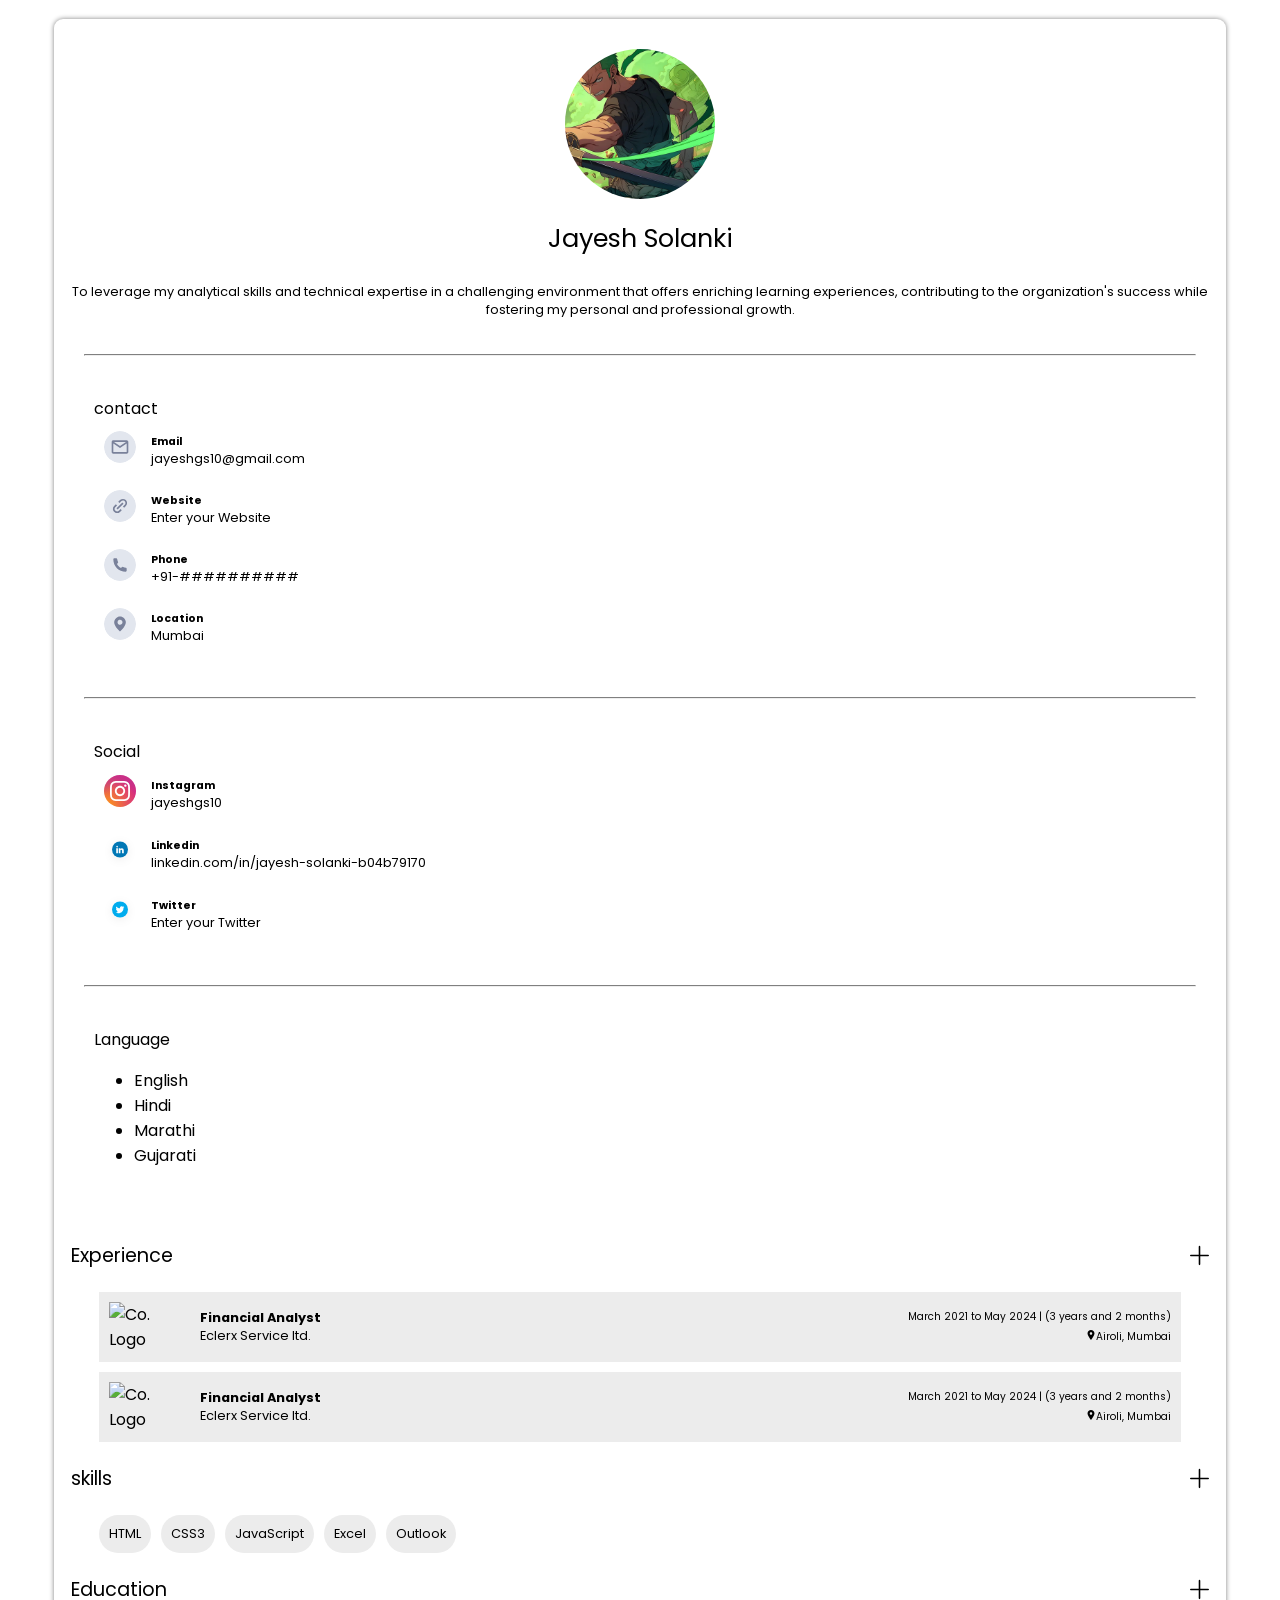
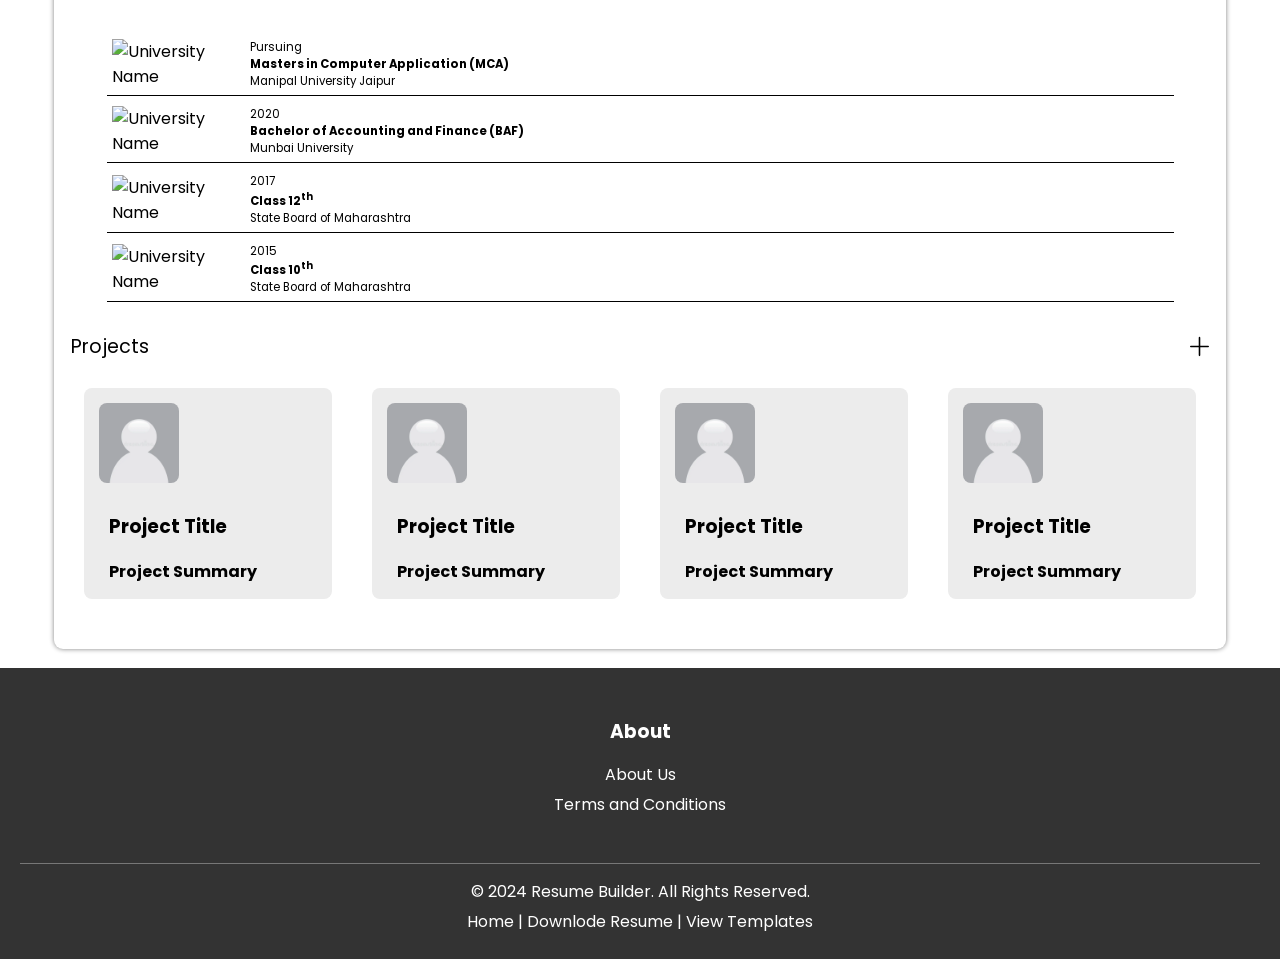
==== Index.html @ 93cf9ab9 "new verson" ====
<!DOCTYPE html>
<html lang="en">

<head>
    <link rel="stylesheet" href="style.css">
    <link rel="stylesheet" href="Project.css">
    <script src="script.js"></script>
    <script src="experience form.js"></script>
    <meta charset="UTF-8">
    <meta name="viewport" content="width=device-width, initial-scale=1.0">
    <title>Pro Resume</title>
    <link rel="icon" href="Icons/JS-logo.svg">
    <script type="module" src="https://unpkg.com/ionicons@7.1.0/dist/ionicons/ionicons.esm.js"></script>
    <script nomodule src="https://unpkg.com/ionicons@7.1.0/dist/ionicons/ionicons.js"></script>
    <link
        href="https://fonts.googleapis.com/css2?family=Dancing+Script:wght@400..700&family=Poppins:ital,wght@0,100;0,200;0,300;0,400;0,500;0,600;0,700;0,800;0,900;1,100;1,200;1,300;1,400;1,500;1,600;1,700;1,800;1,900&family=Roboto:ital,wght@0,100;0,300;0,400;0,500;0,700;0,900;1,100;1,300;1,400;1,500;1,700;1,900&display=swap"
        rel="stylesheet">
</head>

<body>
    <div id="resume">
        <section id="aside"> <!--contain details in left sid -->
            <div id="photo">
                <img src="Icons/zoro.jpg" alt="Profile photo">
            </div>

            <div id="info"> <!--Bio of the user -->
                <span id="name">Jayesh Solanki</span>
                <br>
                <span id="bio">To leverage my analytical skills and technical expertise in a challenging environment
                    that offers enriching learning experiences, contributing to the organization's success while
                    fostering my personal and professional growth.</span>
                <br>
            </div>

            <hr class="styled-hr"> <!--Horizontal line-->
            <!--this container displays the personal information of the user-->
            <div class="contact" id="contact">
                <p>contact</p>
                <div class="box">
                    <a href="mailto:jayeshgs10@gmail.com" target="_blank">
                        <div class="icon"><img src="Icons/Email.svg" alt=""></div>
                        <div class="text">
                            <h5>Email</h5>
                            <span>jayeshgs10@gmail.com</span>
                        </div>
                    </a>
                </div>

                <div class="box">
                    <a href="" target="_blank">
                        <div class="icon"><img src="Icons/Website.svg" alt=""></div>
                        <div class="text">
                            <h5>Website</h5>
                            <span>Enter your Website</span>
                        </div>
                    </a>
                </div>

                <div class="box">
                    <a href="" target="_blank">
                        <div class="icon"><img src="Icons/Phone.svg" alt=""></div>
                        <div class="text">
                            <h5>Phone</h5>
                            <span>+91-##########</span>
                        </div>
                    </a>
                </div>

                <div class="box">
                    <a href="https://maps.app.goo.gl/ErTDEgCaE5A1oGDH7" target="_blank">
                        <div class="icon"><img src="Icons/Location.svg" alt=""></div>
                        <div class="text">
                            <h5>Location</h5>
                            <span>Mumbai</span>
                        </div>
                    </a>
                </div>
            </div>

            <hr class="styled-hr"> <!--Horizontal line-->

            <div class="contact" id="social">
                <p>Social</p>
                <div class="box">
                    <a href="https://www.instagram.com/jayeshgs10/" target="_blank">
                        <div class="icon"><img src="Icons/Instagram.svg" alt=""></div>
                        <div class="text">
                            <h5>Instagram</h5>
                            <span>jayeshgs10</span>
                        </div>
                    </a>
                </div>

                <div class="box">
                    <a href="https://www.linkedin.com/in/jayesh-solanki-b04b79170/" target="_blank">
                        <div class="icon"><img src="Icons/Linkedin.svg" alt=""></div>
                        <div class="text">
                            <h5>Linkedin</h5>
                            <span>linkedin.com/in/jayesh-solanki-b04b79170</span>
                        </div>
                    </a>
                </div>

                <div class="box">
                    <a href="" target="_blank">
                        <div class="icon"><img src="Icons/Twitter.svg" alt=""></div>
                        <div class="text">
                            <h5>Twitter</h5>
                            <span>Enter your Twitter</span>
                        </div>
                    </a>
                </div>
            </div>

            <hr class="styled-hr"> <!--Horizontal line-->

            <div class="contact" id="language">
                <p>Language</p>
                <ul>
                    <li>English</li>
                    <li>Hindi</li>
                    <li>Marathi</li>
                    <li>Gujarati</li>
                </ul>
            </div>
        </section>

        <div id="styled-hr"></div>

        <section id="main">

            <div class="pointers">Experience <img src="Icons/add.svg" alt="" class="add" id="add-experience"></div>

            <div class="container1">
                <div class="company" onclick="show(this)">
                    <div class="employer">
                        <div class="icon">
                            <img src="https://media.licdn.com/dms/image/D560BAQFgKlmgJodbhA/company-logo_200_200/0/1720615030425/eclerx_logo?e=2147483647&v=beta&t=pRXqje7H48YxQ89uslfLRoD23NSsiCrm_FEwbiLb_QQ"
                                alt="Co. Logo">
                        </div>
                        <div class="emp-details">
                            <div class="text1">
                                <span class="desination"><b>Financial Analyst</b></span>
                                <span class="company-name"><a href="https://eclerx.com/" target="_blank">Eclerx Service
                                        ltd.</a></span>
                            </div>
                            <div class="text2">
                                <span class="Duration">March 2021 to May 2024 | (3 years and 2 months)</span>
                                <span class="location"><img src="Icons/location-2.svg" alt="">Airoli, Mumbai</span>
                            </div>
                        </div>
                    </div>
                    <div class="job_discription">
                        <h4>Job role summary</h4>
                        <p><b>Financial Market (Reconciliation -OTC Derivative) Trade,
                                Position Reconciliation and Risk
                                Mitigation, Process Enhancement</b></p>
                        <br>
                        <p>
                            Performing Trade and position reconciliation, this involves comparing trade and position
                            details
                            recorded in the front office system with those in the middle and back office systems.
                            Ensuring
                            that the trade details are consistent across all systems.</li>
                            Execute reconciliation processes to validate trade data, identifying and rectifying
                            discrepancies
                            to uphold data integrity and minimize operational risks.
                            Continuously evaluate and enhance confirmation and reconciliation procedures,
                            contributing to
                            the development and implementation of streamlined workflows.
                        </p>
                        <br>
                        <img src="Icons/trash.svg" alt="" id="trash">
                        <img src="Icons/edit.svg" alt="" id="trash" style="position: absolute; right: 0;">
                    </div>
                </div>
                <div class="company" onclick="show(this)">
                    <div class="employer">
                        <div class="icon">
                            <img src="https://media.licdn.com/dms/image/D560BAQFgKlmgJodbhA/company-logo_200_200/0/1720615030425/eclerx_logo?e=2147483647&v=beta&t=pRXqje7H48YxQ89uslfLRoD23NSsiCrm_FEwbiLb_QQ"
                                alt="Co. Logo">
                        </div>
                        <div class="emp-details">
                            <div class="text1">
                                <span class="desination"><b>Financial Analyst</b></span>
                                <span class="company-name"><a href="https://eclerx.com/" target="_blank">Eclerx Service
                                        ltd.</a></span>
                            </div>
                            <div class="text2">
                                <span class="Duration">March 2021 to May 2024 | (3 years and 2 months)</span>
                                <span class="location"><img src="Icons/location-2.svg" alt="">Airoli, Mumbai</span>
                            </div>
                        </div>
                    </div>
                    <div class="job_discription">
                        <h4>Job role summary</h4>
                        <p><b>Financial Market (Reconciliation -OTC Derivative) Trade,
                                Position Reconciliation and Risk
                                Mitigation, Process Enhancement</b></p>
                        <br>
                        <p>
                            Performing Trade and position reconciliation, this involves comparing trade and position
                            details
                            recorded in the front office system with those in the middle and back office systems.
                            Ensuring
                            that the trade details are consistent across all systems.</li>
                            Execute reconciliation processes to validate trade data, identifying and rectifying
                            discrepancies
                            to uphold data integrity and minimize operational risks.
                            Continuously evaluate and enhance confirmation and reconciliation procedures,
                            contributing to
                            the development and implementation of streamlined workflows.
                        </p>
                        <br>
                        <img src="Icons/trash.svg" alt="" id="trash">
                        <img src="Icons/edit.svg" alt="" id="trash" style="position: absolute; right: 0;">
                    </div>
                </div>
            </div>
            <div class="pointers">skills <img src="Icons/add.svg" alt="" class="add" id="add-skills"></div>

            <div class="container2">
                <div class="skills">
                    <span>HTML</span>
                </div>

                <div class="skills">
                    <span>CSS3</span>
                </div>
                <div class="skills">
                    <span>JavaScript</span>
                </div>

                <div class="skills">
                    <span>Excel</span>
                </div>

                <div class="skills">
                    <span>Outlook</span>
                </div>
            </div>

            <div class="pointers">Education <img src="Icons/add.svg" alt="" class="add" id="add-education"></div>

            <div class="container3">
                <div class="education">
                    <img src="https://universitykart.b-cdn.net//Content/upload/admin/uhjjm31d.wuj.png"
                        alt="University Name">
                    <div>
                        <span>Pursuing</span>
                        <span><b>Masters in Computer Application (MCA)</b></span>
                        <a href="https://jaipur.manipal.edu/fos/master-of-computer-application.php"
                            target="_blank">Manipal University Jaipur</a>
                    </div>
                </div>

                <div class="education">
                    <img src="https://encrypted-tbn0.gstatic.com/images?q=tbn:ANd9GcSyj5FDYTz2zIysK4cs-yNIwAnIofkJ--cOHg&s"
                        alt="University Name">
                    <div>
                        <span>2020</span>
                        <span><b>Bachelor of Accounting and Finance (BAF)</b></span>
                        <a href="https://old.mu.ac.in/b-com-accounting-and-finance-semester-pattern-study-material/"
                            target="_blank">Munbai University</a>
                    </div>
                </div>

                <div class="education">
                    <img src="https://encrypted-tbn0.gstatic.com/images?q=tbn:ANd9GcRWA8v2NkR94Sac5wqwcLhjo6mTIDhRcGDYRQ&s"
                        alt="University Name">
                    <div>
                        <span>2017</span>
                        <span><b>Class 12<sup>th</sup></b></span>
                        <a href="https://old.mu.ac.in/b-com-accounting-and-finance-semester-pattern-study-material/"
                            target="_blank">State Board of Maharashtra</a>
                    </div>
                </div>

                <div class="education">
                    <img src="https://encrypted-tbn0.gstatic.com/images?q=tbn:ANd9GcRWA8v2NkR94Sac5wqwcLhjo6mTIDhRcGDYRQ&s"
                        alt="University Name">
                    <div>
                        <span>2015</span>
                        <span><b>Class 10<sup>th</sup></b></span>
                        <a href="https://old.mu.ac.in/b-com-accounting-and-finance-semester-pattern-study-material/"
                            target="_blank">State Board of Maharashtra</a>
                    </div>
                </div>
            </div>

            <div class="container5">
                <div class="pointers">Projects<img src="Icons/add.svg" alt="" class="add" id="add-projects"></div>
                <section>
                    <div class="project" id="proj1">
                        <img src="Icons/place holder.webp" alt="">
                        <div class="project-info" id="proj1-details">
                            <h3><a href="#">Project Title</a></h3>
                            <p class="show-summery">Project Summary</p>
                            <p class="proj-summery">
                                Lorem ipsum dolor sit amet consectetur adipisicing elit. Corrupti voluptas aut
                                repellendus
                                architecto
                                assumenda vel porro placeat numquam odit adipisci quisquam consequuntur perferendis
                                tempora
                                esse, eos
                                laboriosam rerum voluptatem illum. Eligendi nisi officia consequuntur commodi maiores
                                pariatur, voluptas
                                ex quidem ut delectus voluptatum et deserunt eius provident, tempore nesciunt fugiat.
                            </p>
                        </div>
                    </div>
                    <div class="project" id="proj1">
                        <img src="Icons/place holder.webp" alt="">
                        <div class="project-info" id="proj1-details">
                            <h3><a href="#">Project Title</a></h3>
                            <p class="show-summery">Project Summary</p>
                            <p class="proj-summery">
                                Lorem ipsum dolor sit amet consectetur adipisicing elit. Corrupti voluptas aut
                                repellendus
                                architecto
                                assumenda vel porro placeat numquam odit adipisci quisquam consequuntur perferendis
                                tempora
                                esse, eos
                                laboriosam rerum voluptatem illum. Eligendi nisi officia consequuntur commodi maiores
                                pariatur, voluptas
                                ex quidem ut delectus voluptatum et deserunt eius provident, tempore nesciunt fugiat.
                            </p>
                        </div>
                    </div>
                    <div class="project" id="proj1">
                        <img src="Icons/place holder.webp" alt="">
                        <div class="project-info" id="proj1-details">
                            <h3><a href="#">Project Title</a></h3>
                            <p class="show-summery">Project Summary</p>
                            <p class="proj-summery">
                                Lorem ipsum dolor sit amet consectetur adipisicing elit. Corrupti voluptas aut
                                repellendus
                                architecto
                                assumenda vel porro placeat numquam odit adipisci quisquam consequuntur perferendis
                                tempora
                                esse, eos
                                laboriosam rerum voluptatem illum. Eligendi nisi officia consequuntur commodi maiores
                                pariatur, voluptas
                                ex quidem ut delectus voluptatum et deserunt eius provident, tempore nesciunt fugiat.
                            </p>
                        </div>
                    </div>
                    <div class="project" id="proj1">
                        <img src="Icons/place holder.webp" alt="">
                        <div class="project-info" id="proj1-details">
                            <h3><a href="#">Project Title</a></h3>
                            <p class="show-summery">Project Summary</p>
                            <p class="proj-summery">
                                Lorem ipsum dolor sit amet consectetur adipisicing elit. Corrupti voluptas aut
                                repellendus
                                architecto
                                assumenda vel porro placeat numquam odit adipisci quisquam consequuntur perferendis
                                tempora
                                esse, eos
                                laboriosam rerum voluptatem illum. Eligendi nisi officia consequuntur commodi maiores
                                pariatur, voluptas
                                ex quidem ut delectus voluptatum et deserunt eius provident, tempore nesciunt fugiat.
                            </p>
                        </div>
                    </div>
                </section>
            </div>
    </div>
    </section>
    </div>
    </div>

    <footer>
        <div class="footer-container">
            <div class="footer-section">
                <h3>About</h3>
                <ul>
                    <li><a href="#">About Us</a></li>
                    <li><a href="#">Terms and Conditions</a></li>
                </ul>
            </div>
        </div>
        <div class="footer-bottom">
            <p>© 2024 Resume Builder. All Rights Reserved.</p>
            <p><a href="#">Home</a> | <a href="#">Downlode Resume</a> | <a href="#">View Templates</a></p>
        </div>
    </footer>



    <!--****************the below are the forms for the web site****************-->


    <!-- EXPERIENCE FORM -->
    <div id="experience-form">
        <form id="work-experience">
            <h3>Add New Experience</h3>

            <label for="jobTitle">Job Title<sup>*</sup></label>
            <input type="text" name="jobTitle" id="jobTitle" required>
            <br>

            <label for="companyName">Company Name<sup>*</sup></label>
            <input type="text" name="companyName" id="companyName" required>
            <br>
            <input type="url" name="companyURL" id="companyURL" placeholder="Company web page link (Optional)">
            <br>

            <label for="location">Location<sup>*</sup></label>
            <input type="text" name="location" id="location" placeholder="City, State, Country" required>
            <br>

            <label for="startDate">Start Date<sup>*</sup></label>
            <input type="month" name="startDate" id="startDate" required>
            <br>

            <label for="endDate">End Date<sup>*</sup></label>
            <input type="month" name="endDate" id="endDate" required>
            <span>
                <input type="checkbox" name="present" id="present" style="height: auto;">
                <label for="present">I am currently working here</label>
            </span>
            <br>

            <label for="jobDiscription">Job Description/Responsibilities<sup>*</sup></label>
            <textarea name="jobDiscription" id="jobDiscription" rows="5"></textarea>
            <br>

            <label for="keySkills">Key Skills</label>
            <textarea name="keySkills" id="keySkills" placeholder="Separate each skill with commas"></textarea>
            <br>

            <label for="achievements">Achievements/Accomplishments (Optional)</label>
            <textarea name="achievements" id="achievements"></textarea>
            <br>

            <label for="reasonForLeaving">Reason for Leaving (optional)</label>
            <textarea name="reasonForLeaving" id="reasonForLeaving"></textarea>
            <br>

            <button type="submit">Add Experience</button>
        </form>
    </div>
    <!-- SKILLS -->
    <div id="skill-from">

    </div>

    <!-- Projects -->
    <div id="projects-from">

    </div>
</body>

</html>
---- style.css ----
body {
    width: 100%;
    height: 100%;
    font-family: "Poppins", sans-serif;
    margin: 0;
    padding: 0;
    overflow: hidden;
}

/* Aside section */
#resume {
    display: flex;
    flex-direction: column; /* default for smaller screens */
    max-width: 90%;
    margin: 1.5% auto;
    background-color: white;
    border-radius: 9px;
    box-shadow: 0 0 5px gray;
    padding: 10px;
}

.add {
    width: 1.7%;
}

#aside {
    width: 100%; /* full width on small screens */
    display: flex;
    flex-direction: column;
}

p {
    padding: 0%;
    margin: 0%;
}

/* No need for additional styling here, it's already covered in media query */

/* Profile photo section */
#photo {
    display: flex;
    justify-content: center;
    align-items: center;
    margin: 20px 0;
}

#photo img {
    width: 150px;
    height: 150px;
    border-radius: 50%;
    object-fit: cover;
}

/* Bio section */
#info {
    text-align: center;
    display: flex;
    flex-direction: column;
}

#name {
    font-size: 2vw;
    margin: 0%;
    padding: 0%;
}

#bio {
    font-size: 1vw;
    margin: 0%;
    padding: 0%;
}

/* Horizontal line */
hr.styled-hr {
    border-top: solid gray 1px;
    margin: 10px 20px;
    padding: 0;
}

/* Contact, social, language info */
.contact {
    display: flex;
    flex-direction: column;
    margin-top: 30px;
    margin-bottom: 30px;
    margin-left: 30px;
}

.contact li {
    font-size: 1vm;
}

.box a {
    display: flex;
    align-items: center;
    padding: 0px;
    margin: 10px;
}

.box:hover {
    transform: scale(1.05); /* increased scale for effect */
    cursor: pointer;
    color: darkgray;
}

.box .icon img {
    width: 2.5vw;
    padding: 0%;
    margin: 0%;
}

.box .text {
    font-size: 1vw;
    padding: 0%;
    margin: 0%;
    margin-left: 15px;
}

a {
    text-decoration: none;
    color: black;
}

a:hover {
    text-decoration: none;
    color: rgb(130, 130, 130);
}

.box .text h5 {
    padding: 0%;
    margin: 0%;
}

.box .text p {
    padding: 0%;
    margin: 0%;
}

.edit img {
    max-width: 20px;
}

/* Main content */
#main {
    margin: 20px 0px;
    width: 100%;
}

#main .pointers {
    padding: 7px;
    margin: 0%;
    font-size: 1.5vw;
    display: flex;
    flex-direction: row;
    justify-content: space-between;
}

.container1 {
    display: flex;
    flex-direction: column;
    margin: 10px 30px;
}

.company {
    background-color: #ececec;
    padding: 10px;
    margin: 5px;
}

.employer {
    display: flex;
    flex-direction: row;
    align-items: center;
}

.job_discription {
    position: relative;
    display: none;
    flex-direction: column;
    font-size: 1vw;
}

.company:hover {
    background-color: #c4c1c1;
    cursor: pointer;
}

.icon img {
    width: 3.5vw;
    padding: 0%;
    margin: 0%;
}

.emp-details {
    display: flex;
    width: 100%;
    justify-content: space-between;
}

.company .text1 {
    display: flex;
    flex-direction: column;
    padding: 0%;
    margin-left: 15px;
    font-size: 1vw;
}

.company .text2 {
    display: flex;
    flex-direction: column;
    justify-content: space-between;
    align-items: end;
    font-size: 0.8vw;
}

.text2 img {
    width: 0.8vw;
}

.container2 {
    display: flex;
    flex-direction: row;
    margin: 10px 30px;
    scroll-snap-type: x mandatory;
    overflow-x: hidden;
}

.skills {
    background-color: #ececec;
    border-radius: 50px;
    align-items: center;
    padding: 10px;
    margin: 5px;
    font-size: 1vw;
}

.skills:hover {
    background-color: #c4c1c1;
    cursor: pointer;
}

.container3 {
    display: flex;
    flex-direction: column;
    margin: 10px 30px;
    padding: 10px;
}

.education {
    border-bottom: solid black 1px;
    display: flex;
    flex-direction: row;
    align-items: center;
    margin: 2.5px;
    padding: 5px;
}

.education:hover {
    cursor: pointer;
}

.education img {
    width: 10vw;
}

.education div {
    display: flex;
    flex-direction: column;
    font-size: 0.9vw;
    margin-left: 10px;
}

#trash {
    width: 1.5vw;
}

/* Footer */
footer {
    background-color: #333;
    color: white;
    padding: 20px;
    text-align: center;
}

.footer-container {
    max-width: 1200px;
    margin: auto;
    display: flex;
    flex-wrap: wrap;
    justify-content: space-between;
}

.footer-section {
    flex: 1;
    min-width: 200px;
    margin: 10px 0;
}

.footer-section h3 {
    margin-bottom: 10px;
}

.footer-section ul {
    list-style: none;
    padding: 0;
}

.footer-section ul li {
    margin-bottom: 5px;
}

.footer-section ul li a {
    color: white;
    text-decoration: none;
}

.footer-section ul li a:hover {
    text-decoration: underline;
}

.social-icons a {
    display: inline-block;
    margin: 5px;
}

.social-icons img {
    width: 24px;
}

.footer-bottom {
    margin-top: 20px;
    border-top: 1px solid #777;
    padding-top: 10px;
}

.footer-bottom p {
    margin: 5px 0;
}

.footer-bottom a {
    color: white;
    text-decoration: none;
}

.footer-bottom a:hover {
    text-decoration: underline;
}

/* Registration form */
#experience-form {
    overflow: auto;
    width: 100%;
    height: 100%;
    display: none;
    position: absolute;
    top: 0;
    left: 0;
}

#work-experience {
    display: flex;
    flex-direction: column;
    border-radius: 8px;
    box-shadow: 0 0 8px rgb(109, 109, 109);
    background-color: white;
    width: 50vw;
    margin: auto;
    padding: 10px;
    font-size: 1.2vw;
}

#work-experience input {
    border: solid #ccc 1px;
    border-radius: 4px;
    height: 25px;
}

#work-experience textarea {
    border: solid #ccc 1px;
    border-radius: 4px;
    resize: vertical;
}

#work-experience button {
    padding: 10px 15px;
    background-color: #4CAF50;
    color: white;
    border: none;
    border-radius: 4px;
    cursor: pointer;
}

#work-experience button:hover {
    background-color: #45a049;
}
---- Project.css ----
.container5 section {
    display: flex;
    flex-direction: row;
}

.project {
    display: flex;
    align-items: flex-start;
    flex-direction: column; /* Stacks elements vertically for smaller screens */
    justify-content: space-between;
    padding: 15px;
    width: 100%;
    max-width: 400px; /* Keeps the project container from stretching too much */
    background-color: #ececec;
    margin: 20px;
    border-radius: 8px;
    font-size: 1rem;
    box-sizing: border-box;
    transition: background-color 0.3s ease; /* Smooth background color transition */
}

.project img {
    width: 80px; /* Defined width for image, adjust based on design needs */
    height: 80px;
    border-radius: 10%;
    margin-bottom: 10px;
}

.project-info {
    margin-left: 10px;
}

.show-summery {
    cursor: pointer;
    color: #000;
    font-weight: bold;
}

.project:hover {
    background-color: #c4c1c1;
    cursor: pointer;
}

.proj-summery {
    display: none; /* Hide detailed summary by default */
    margin-top: 10px;
}

.project.active .proj-summery {
    display: block; /* Show detailed summary when active */
}
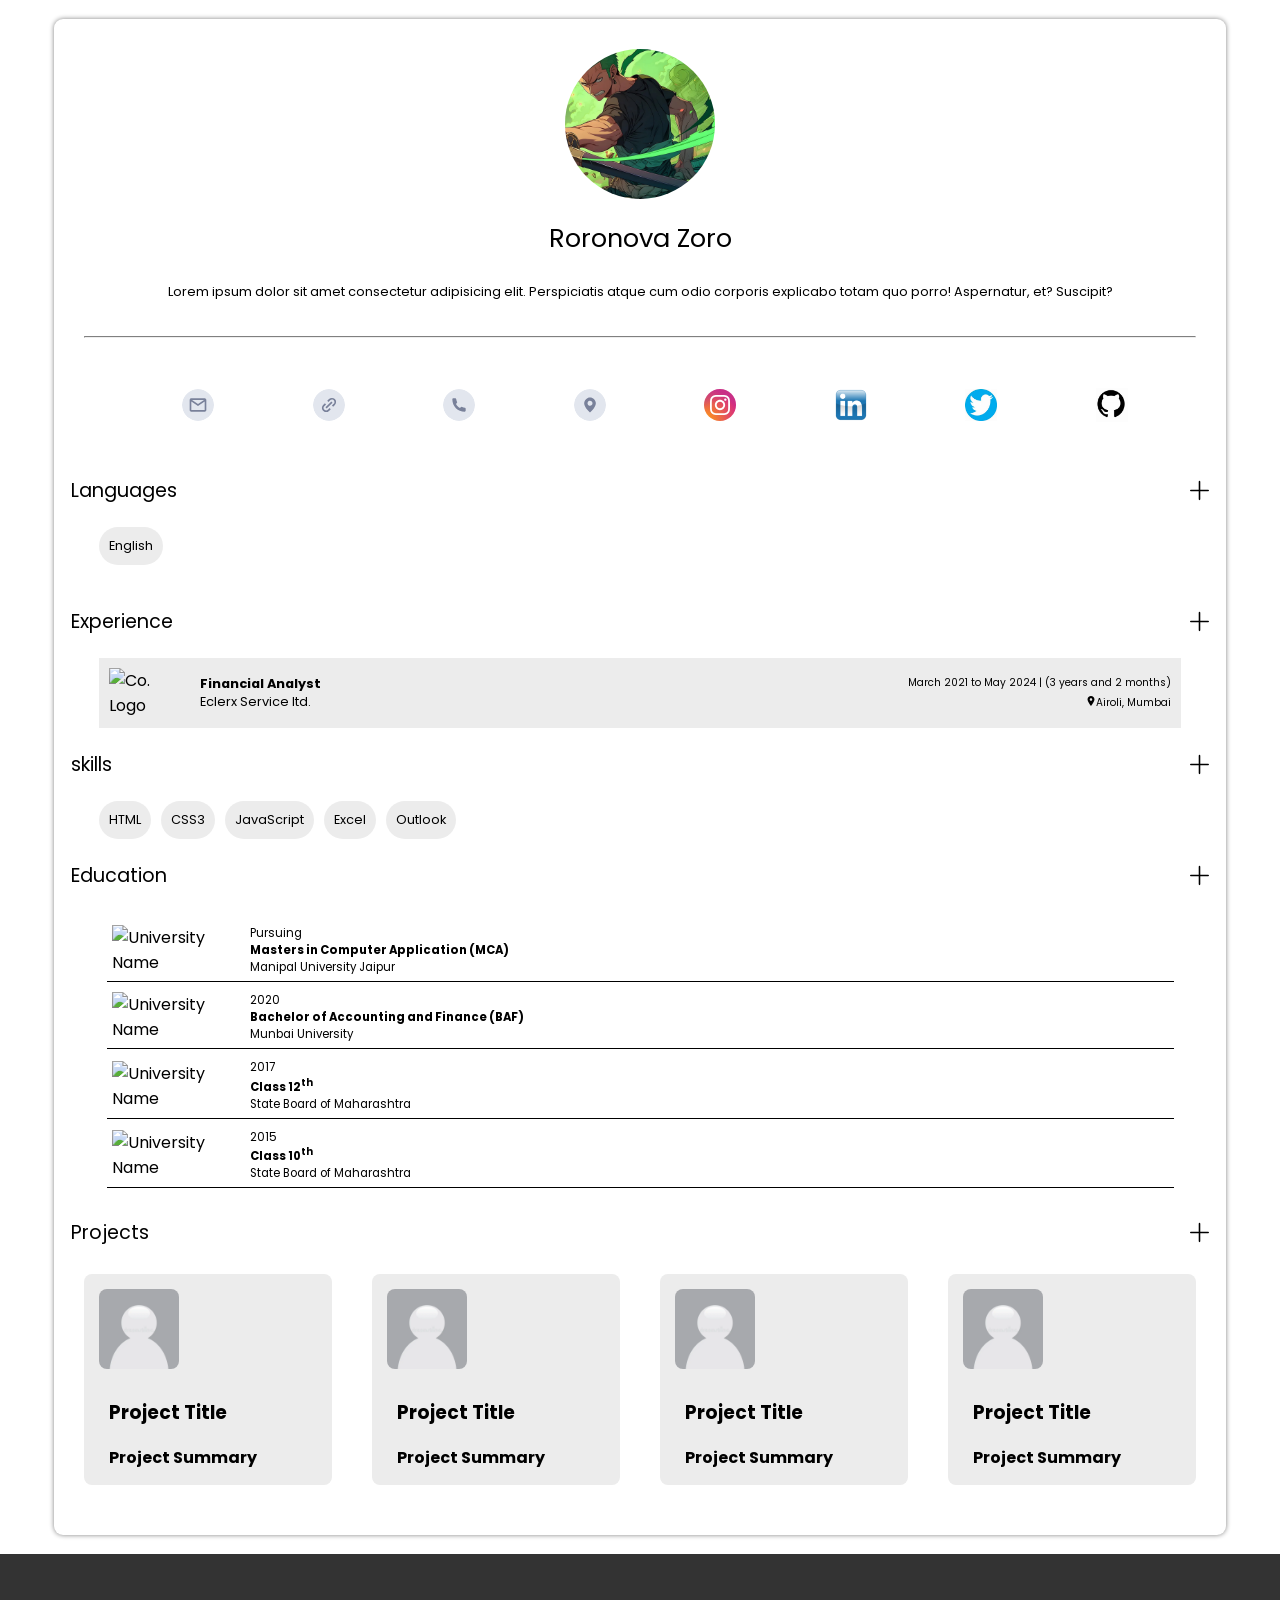
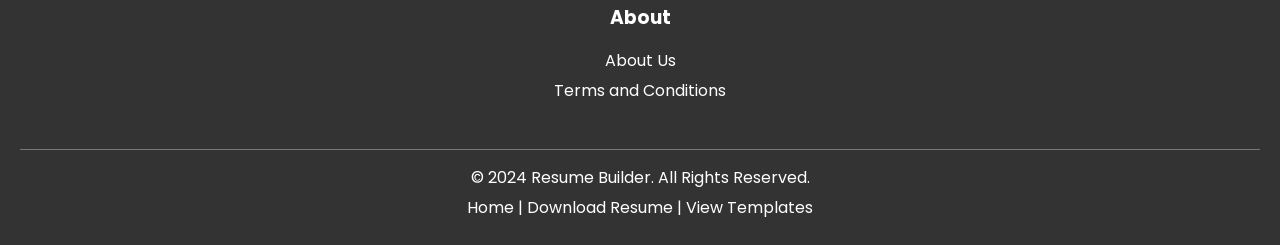
==== commit 8014a07e: "new verson" ====
--- a/Index.html
+++ b/Index.html
@@ -2,136 +2,108 @@
 <html lang="en">
 
 <head>
+    <!-- Link to external CSS file -->
     <link rel="stylesheet" href="style.css">
-    <link rel="stylesheet" href="Project.css">
+    <!-- Link to external JavaScript files -->
     <script src="script.js"></script>
     <script src="experience form.js"></script>
     <meta charset="UTF-8">
     <meta name="viewport" content="width=device-width, initial-scale=1.0">
     <title>Pro Resume</title>
+    <!-- Favicon for the webpage -->
     <link rel="icon" href="Icons/JS-logo.svg">
+    <!-- Ionicons for icons -->
     <script type="module" src="https://unpkg.com/ionicons@7.1.0/dist/ionicons/ionicons.esm.js"></script>
     <script nomodule src="https://unpkg.com/ionicons@7.1.0/dist/ionicons/ionicons.js"></script>
+    <!-- Google Fonts -->
     <link
         href="https://fonts.googleapis.com/css2?family=Dancing+Script:wght@400..700&family=Poppins:ital,wght@0,100;0,200;0,300;0,400;0,500;0,600;0,700;0,800;0,900;1,100;1,200;1,300;1,400;1,500;1,600;1,700;1,800;1,900&family=Roboto:ital,wght@0,100;0,300;0,400;0,500;0,700;0,900;1,100;1,300;1,400;1,500;1,700;1,900&display=swap"
         rel="stylesheet">
 </head>
 
 <body>
+    <!-- Main resume container -->
     <div id="resume">
-        <section id="aside"> <!--contain details in left sid -->
-            <div id="photo">
-                <img src="Icons/zoro.jpg" alt="Profile photo">
-            </div>
-
-            <div id="info"> <!--Bio of the user -->
-                <span id="name">Jayesh Solanki</span>
-                <br>
-                <span id="bio">To leverage my analytical skills and technical expertise in a challenging environment
-                    that offers enriching learning experiences, contributing to the organization's success while
-                    fostering my personal and professional growth.</span>
-                <br>
-            </div>
-
-            <hr class="styled-hr"> <!--Horizontal line-->
-            <!--this container displays the personal information of the user-->
-            <div class="contact" id="contact">
-                <p>contact</p>
-                <div class="box">
-                    <a href="mailto:jayeshgs10@gmail.com" target="_blank">
-                        <div class="icon"><img src="Icons/Email.svg" alt=""></div>
-                        <div class="text">
-                            <h5>Email</h5>
-                            <span>jayeshgs10@gmail.com</span>
-                        </div>
-                    </a>
-                </div>
-
-                <div class="box">
-                    <a href="" target="_blank">
-                        <div class="icon"><img src="Icons/Website.svg" alt=""></div>
-                        <div class="text">
-                            <h5>Website</h5>
-                            <span>Enter your Website</span>
-                        </div>
-                    </a>
-                </div>
-
-                <div class="box">
-                    <a href="" target="_blank">
-                        <div class="icon"><img src="Icons/Phone.svg" alt=""></div>
-                        <div class="text">
-                            <h5>Phone</h5>
-                            <span>+91-##########</span>
-                        </div>
-                    </a>
-                </div>
-
-                <div class="box">
-                    <a href="https://maps.app.goo.gl/ErTDEgCaE5A1oGDH7" target="_blank">
-                        <div class="icon"><img src="Icons/Location.svg" alt=""></div>
-                        <div class="text">
-                            <h5>Location</h5>
-                            <span>Mumbai</span>
-                        </div>
-                    </a>
-                </div>
-            </div>
-
-            <hr class="styled-hr"> <!--Horizontal line-->
-
-            <div class="contact" id="social">
-                <p>Social</p>
-                <div class="box">
-                    <a href="https://www.instagram.com/jayeshgs10/" target="_blank">
-                        <div class="icon"><img src="Icons/Instagram.svg" alt=""></div>
-                        <div class="text">
-                            <h5>Instagram</h5>
-                            <span>jayeshgs10</span>
-                        </div>
-                    </a>
-                </div>
-
-                <div class="box">
-                    <a href="https://www.linkedin.com/in/jayesh-solanki-b04b79170/" target="_blank">
-                        <div class="icon"><img src="Icons/Linkedin.svg" alt=""></div>
-                        <div class="text">
-                            <h5>Linkedin</h5>
-                            <span>linkedin.com/in/jayesh-solanki-b04b79170</span>
-                        </div>
-                    </a>
-                </div>
-
-                <div class="box">
-                    <a href="" target="_blank">
-                        <div class="icon"><img src="Icons/Twitter.svg" alt=""></div>
-                        <div class="text">
-                            <h5>Twitter</h5>
-                            <span>Enter your Twitter</span>
-                        </div>
-                    </a>
-                </div>
-            </div>
-
-            <hr class="styled-hr"> <!--Horizontal line-->
-
-            <div class="contact" id="language">
-                <p>Language</p>
-                <ul>
-                    <li>English</li>
-                    <li>Hindi</li>
-                    <li>Marathi</li>
-                    <li>Gujarati</li>
-                </ul>
-            </div>
-        </section>
-
+        <!-- Profile photo section -->
+        <div id="photo">
+            <img src="Icons/zoro.jpg" alt="Profile photo">
+        </div>
+
+        <!-- Bio section -->
+        <div id="info">
+            <span id="name">Roronova Zoro</span>
+            <br>
+            <span id="bio">Lorem ipsum dolor sit amet consectetur adipisicing elit. Perspiciatis atque cum odio corporis
+                explicabo totam quo porro! Aspernatur, et? Suscipit?</span>
+            <br>
+        </div>
+
+        <!-- Horizontal line -->
+        <hr class="styled-hr">
+
+        <!-- Contact information section -->
+        <div class="contact" id="contact">
+            <div class="box">
+                <a href="mailto:jayeshgs10@gmail.com" target="_blank">
+                    <div class="icon"><img src="Icons/Email.svg" alt="Email"></div>
+                </a>
+            </div>
+
+            <div class="box">
+                <a href="" target="_blank">
+                    <div class="icon"><img src="Icons/Website.svg" alt="Website"></div>
+                </a>
+            </div>
+
+            <div class="box">
+                <a href="" target="_blank">
+                    <div class="icon"><img src="Icons/Phone.svg" alt="Phone"></div>
+                </a>
+            </div>
+
+            <div class="box">
+                <a href="https://maps.app.goo.gl/ErTDEgCaE5A1oGDH7" target="_blank">
+                    <div class="icon"><img src="Icons/Location.svg" alt="Location"></div>
+                    <div class="text"></div>
+                </a>
+            </div>
+
+            <div class="box">
+                <a href="https://www.instagram.com/jayeshgs10/" target="_blank">
+                    <div class="icon"><img src="Icons/Instagram.svg" alt="Instagram"></div>
+                </a>
+            </div>
+
+            <div class="box">
+                <a href="https://www.linkedin.com/in/jayesh-solanki-b04b79170/" target="_blank">
+                    <div class="icon"><img src="Icons/linkedIn_PNG8.png" alt="LinkedIn"></div>
+                </a>
+            </div>
+
+            <div class="box">
+                <a href="" target="_blank">
+                    <div class="icon"><img src="Icons/twitter-png.jpg" alt="Twitter"></div>
+                </a>
+            </div>
+
+            <div class="box">
+                <a href="" target="_blank">
+                    <div class="icon"><img src="Icons/github.jpg" alt="GitHub"></div>
+                </a>
+            </div>
+        </div>
+
+        <!-- Languages section -->
+        <div class="pointers">Languages <img src="Icons/add.svg" alt="Add" class="add" id="add-skills"></div>
+        <div class="languages" id="language">
+            <div>English</div>
+        </div>
         <div id="styled-hr"></div>
 
+        <!-- Main content section -->
         <section id="main">
-
-            <div class="pointers">Experience <img src="Icons/add.svg" alt="" class="add" id="add-experience"></div>
-
+            <!-- Experience section -->
+            <div class="pointers">Experience <img src="Icons/add.svg" alt="Add" class="add" id="add-experience"></div>
             <div class="container1">
                 <div class="company" onclick="show(this)">
                     <div class="employer">
@@ -147,7 +119,7 @@
                             </div>
                             <div class="text2">
                                 <span class="Duration">March 2021 to May 2024 | (3 years and 2 months)</span>
-                                <span class="location"><img src="Icons/location-2.svg" alt="">Airoli, Mumbai</span>
+                                <span class="location"><img src="Icons/location-2.svg" alt="Location">Airoli, Mumbai</span>
                             </div>
                         </div>
                     </div>
@@ -162,7 +134,7 @@
                             details
                             recorded in the front office system with those in the middle and back office systems.
                             Ensuring
-                            that the trade details are consistent across all systems.</li>
+                            that the trade details are consistent across all systems.
                             Execute reconciliation processes to validate trade data, identifying and rectifying
                             discrepancies
                             to uphold data integrity and minimize operational risks.
@@ -171,78 +143,34 @@
                             the development and implementation of streamlined workflows.
                         </p>
                         <br>
-                        <img src="Icons/trash.svg" alt="" id="trash">
-                        <img src="Icons/edit.svg" alt="" id="trash" style="position: absolute; right: 0;">
-                    </div>
-                </div>
-                <div class="company" onclick="show(this)">
-                    <div class="employer">
-                        <div class="icon">
-                            <img src="https://media.licdn.com/dms/image/D560BAQFgKlmgJodbhA/company-logo_200_200/0/1720615030425/eclerx_logo?e=2147483647&v=beta&t=pRXqje7H48YxQ89uslfLRoD23NSsiCrm_FEwbiLb_QQ"
-                                alt="Co. Logo">
-                        </div>
-                        <div class="emp-details">
-                            <div class="text1">
-                                <span class="desination"><b>Financial Analyst</b></span>
-                                <span class="company-name"><a href="https://eclerx.com/" target="_blank">Eclerx Service
-                                        ltd.</a></span>
-                            </div>
-                            <div class="text2">
-                                <span class="Duration">March 2021 to May 2024 | (3 years and 2 months)</span>
-                                <span class="location"><img src="Icons/location-2.svg" alt="">Airoli, Mumbai</span>
-                            </div>
-                        </div>
-                    </div>
-                    <div class="job_discription">
-                        <h4>Job role summary</h4>
-                        <p><b>Financial Market (Reconciliation -OTC Derivative) Trade,
-                                Position Reconciliation and Risk
-                                Mitigation, Process Enhancement</b></p>
-                        <br>
-                        <p>
-                            Performing Trade and position reconciliation, this involves comparing trade and position
-                            details
-                            recorded in the front office system with those in the middle and back office systems.
-                            Ensuring
-                            that the trade details are consistent across all systems.</li>
-                            Execute reconciliation processes to validate trade data, identifying and rectifying
-                            discrepancies
-                            to uphold data integrity and minimize operational risks.
-                            Continuously evaluate and enhance confirmation and reconciliation procedures,
-                            contributing to
-                            the development and implementation of streamlined workflows.
-                        </p>
-                        <br>
-                        <img src="Icons/trash.svg" alt="" id="trash">
-                        <img src="Icons/edit.svg" alt="" id="trash" style="position: absolute; right: 0;">
-                    </div>
-                </div>
-            </div>
-            <div class="pointers">skills <img src="Icons/add.svg" alt="" class="add" id="add-skills"></div>
-
+                        <img src="Icons/trash.svg" alt="Delete" id="trash">
+                        <img src="Icons/edit.svg" alt="Edit" id="trash" style="position: absolute; right: 0;">
+                    </div>
+                </div>
+            </div>
+
+            <!-- Skills section -->
+            <div class="pointers">skills <img src="Icons/add.svg" alt="Add" class="add" id="add-skills"></div>
             <div class="container2">
                 <div class="skills">
                     <span>HTML</span>
                 </div>
-
                 <div class="skills">
                     <span>CSS3</span>
                 </div>
                 <div class="skills">
                     <span>JavaScript</span>
                 </div>
-
                 <div class="skills">
                     <span>Excel</span>
                 </div>
-
                 <div class="skills">
                     <span>Outlook</span>
                 </div>
             </div>
 
-            <div class="pointers">Education <img src="Icons/add.svg" alt="" class="add" id="add-education"></div>
-
+            <!-- Education section -->
+            <div class="pointers">Education <img src="Icons/add.svg" alt="Add" class="add" id="add-education"></div>
             <div class="container3">
                 <div class="education">
                     <img src="https://universitykart.b-cdn.net//Content/upload/admin/uhjjm31d.wuj.png"
@@ -254,7 +182,6 @@
                             target="_blank">Manipal University Jaipur</a>
                     </div>
                 </div>
-
                 <div class="education">
                     <img src="https://encrypted-tbn0.gstatic.com/images?q=tbn:ANd9GcSyj5FDYTz2zIysK4cs-yNIwAnIofkJ--cOHg&s"
                         alt="University Name">
@@ -265,7 +192,6 @@
                             target="_blank">Munbai University</a>
                     </div>
                 </div>
-
                 <div class="education">
                     <img src="https://encrypted-tbn0.gstatic.com/images?q=tbn:ANd9GcRWA8v2NkR94Sac5wqwcLhjo6mTIDhRcGDYRQ&s"
                         alt="University Name">
@@ -276,7 +202,6 @@
                             target="_blank">State Board of Maharashtra</a>
                     </div>
                 </div>
-
                 <div class="education">
                     <img src="https://encrypted-tbn0.gstatic.com/images?q=tbn:ANd9GcRWA8v2NkR94Sac5wqwcLhjo6mTIDhRcGDYRQ&s"
                         alt="University Name">
@@ -289,11 +214,12 @@
                 </div>
             </div>
 
+            <!-- Projects section -->
             <div class="container5">
-                <div class="pointers">Projects<img src="Icons/add.svg" alt="" class="add" id="add-projects"></div>
+                <div class="pointers">Projects<img src="Icons/add.svg" alt="Add" class="add" id="add-projects"></div>
                 <section>
                     <div class="project" id="proj1">
-                        <img src="Icons/place holder.webp" alt="">
+                        <img src="Icons/place holder.webp" alt="Project Image">
                         <div class="project-info" id="proj1-details">
                             <h3><a href="#">Project Title</a></h3>
                             <p class="show-summery">Project Summary</p>
@@ -311,7 +237,7 @@
                         </div>
                     </div>
                     <div class="project" id="proj1">
-                        <img src="Icons/place holder.webp" alt="">
+                        <img src="Icons/place holder.webp" alt="Project Image">
                         <div class="project-info" id="proj1-details">
                             <h3><a href="#">Project Title</a></h3>
                             <p class="show-summery">Project Summary</p>
@@ -329,7 +255,7 @@
                         </div>
                     </div>
                     <div class="project" id="proj1">
-                        <img src="Icons/place holder.webp" alt="">
+                        <img src="Icons/place holder.webp" alt="Project Image">
                         <div class="project-info" id="proj1-details">
                             <h3><a href="#">Project Title</a></h3>
                             <p class="show-summery">Project Summary</p>
@@ -347,7 +273,7 @@
                         </div>
                     </div>
                     <div class="project" id="proj1">
-                        <img src="Icons/place holder.webp" alt="">
+                        <img src="Icons/place holder.webp" alt="Project Image">
                         <div class="project-info" id="proj1-details">
                             <h3><a href="#">Project Title</a></h3>
                             <p class="show-summery">Project Summary</p>
@@ -367,10 +293,8 @@
                 </section>
             </div>
     </div>
-    </section>
-    </div>
-    </div>
-
+
+    <!-- Footer section -->
     <footer>
         <div class="footer-container">
             <div class="footer-section">
@@ -383,16 +307,13 @@
         </div>
         <div class="footer-bottom">
             <p>© 2024 Resume Builder. All Rights Reserved.</p>
-            <p><a href="#">Home</a> | <a href="#">Downlode Resume</a> | <a href="#">View Templates</a></p>
+            <p><a href="#">Home</a> | <a href="#">Download Resume</a> | <a href="#">View Templates</a></p>
         </div>
     </footer>
 
-
-
-    <!--****************the below are the forms for the web site****************-->
-
-
-    <!-- EXPERIENCE FORM -->
+    <!-- Forms for adding new entries -->
+
+    <!-- Experience Form -->
     <div id="experience-form">
         <form id="work-experience">
             <h3>Add New Experience</h3>
@@ -442,14 +363,15 @@
             <button type="submit">Add Experience</button>
         </form>
     </div>
-    <!-- SKILLS -->
+
+    <!-- Skills Form -->
     <div id="skill-from">
-
+        <!-- Add skills form content here -->
     </div>
 
-    <!-- Projects -->
+    <!-- Projects Form -->
     <div id="projects-from">
-
+        <!-- Add projects form content here -->
     </div>
 </body>
 
--- a/style.css
+++ b/style.css
@@ -4,7 +4,7 @@
     font-family: "Poppins", sans-serif;
     margin: 0;
     padding: 0;
-    overflow: hidden;
+    /* overflow: hidden; */
 }
 
 /* Aside section */
@@ -23,12 +23,6 @@
     width: 1.7%;
 }
 
-#aside {
-    width: 100%; /* full width on small screens */
-    display: flex;
-    flex-direction: column;
-}
-
 p {
     padding: 0%;
     margin: 0%;
@@ -77,18 +71,18 @@
     padding: 0;
 }
 
-/* Contact, social, language info */
+/* Contact, social, info */
 .contact {
     display: flex;
-    flex-direction: column;
+    flex-direction: row;
+    flex-wrap: wrap;
+    justify-content:space-evenly;
+    align-items: center;
     margin-top: 30px;
     margin-bottom: 30px;
     margin-left: 30px;
 }
 
-.contact li {
-    font-size: 1vm;
-}
 
 .box a {
     display: flex;
@@ -98,7 +92,7 @@
 }
 
 .box:hover {
-    transform: scale(1.05); /* increased scale for effect */
+    transform: scale(1.2); /* increased scale for effect */
     cursor: pointer;
     color: darkgray;
 }
@@ -109,12 +103,7 @@
     margin: 0%;
 }
 
-.box .text {
-    font-size: 1vw;
-    padding: 0%;
-    margin: 0%;
-    margin-left: 15px;
-}
+
 
 a {
     text-decoration: none;
@@ -126,18 +115,29 @@
     color: rgb(130, 130, 130);
 }
 
-.box .text h5 {
-    padding: 0%;
-    margin: 0%;
-}
-
-.box .text p {
-    padding: 0%;
-    margin: 0%;
-}
 
 .edit img {
     max-width: 20px;
+}
+/* Languages */
+.languages {
+    display: flex;
+    flex-direction: row;
+    margin: 10px 30px;
+    flex-wrap: wrap;
+}
+.languages div {
+    background-color: #ececec;
+    border-radius: 50px;
+    align-items: center;
+    padding: 10px;
+    margin: 5px;
+    font-size: 1vw;
+}
+
+.languages div:hover {
+    background-color: #c4c1c1;
+    cursor: pointer;
 }
 
 /* Main content */
@@ -146,7 +146,7 @@
     width: 100%;
 }
 
-#main .pointers {
+.pointers {
     padding: 7px;
     margin: 0%;
     font-size: 1.5vw;
@@ -393,3 +393,58 @@
 #work-experience button:hover {
     background-color: #45a049;
 }
+
+/* project section */
+.container5 section {
+    display: flex;
+    flex-direction: row;
+    overflow-x: scroll;
+    
+}
+
+.project {
+    display: flex;
+    align-items: flex-start;
+    flex-direction: column; /* Stacks elements vertically for smaller screens */
+    justify-content: space-between;
+    padding: 15px;
+    width: 100%;
+    max-width: 400px; /* Keeps the project container from stretching too much */
+    background-color: #ececec;
+    margin: 20px;
+    border-radius: 8px;
+    font-size: 1rem;
+    box-sizing: border-box;
+    transition: background-color 0.3s ease; /* Smooth background color transition */
+}
+
+.project img {
+    width: 80px; /* Defined width for image, adjust based on design needs */
+    height: 80px;
+    border-radius: 10%;
+    margin-bottom: 10px;
+}
+
+.project-info {
+    margin-left: 10px;
+}
+
+.show-summery {
+    cursor: pointer;
+    color: #000;
+    font-weight: bold;
+}
+
+.project:hover {
+    background-color: #c4c1c1;
+    cursor: pointer;
+}
+
+.proj-summery {
+    display: none; /* Hide detailed summary by default */
+    margin-top: 10px;
+}
+
+.project.active .proj-summery {
+    display: block; /* Show detailed summary when active */
+}
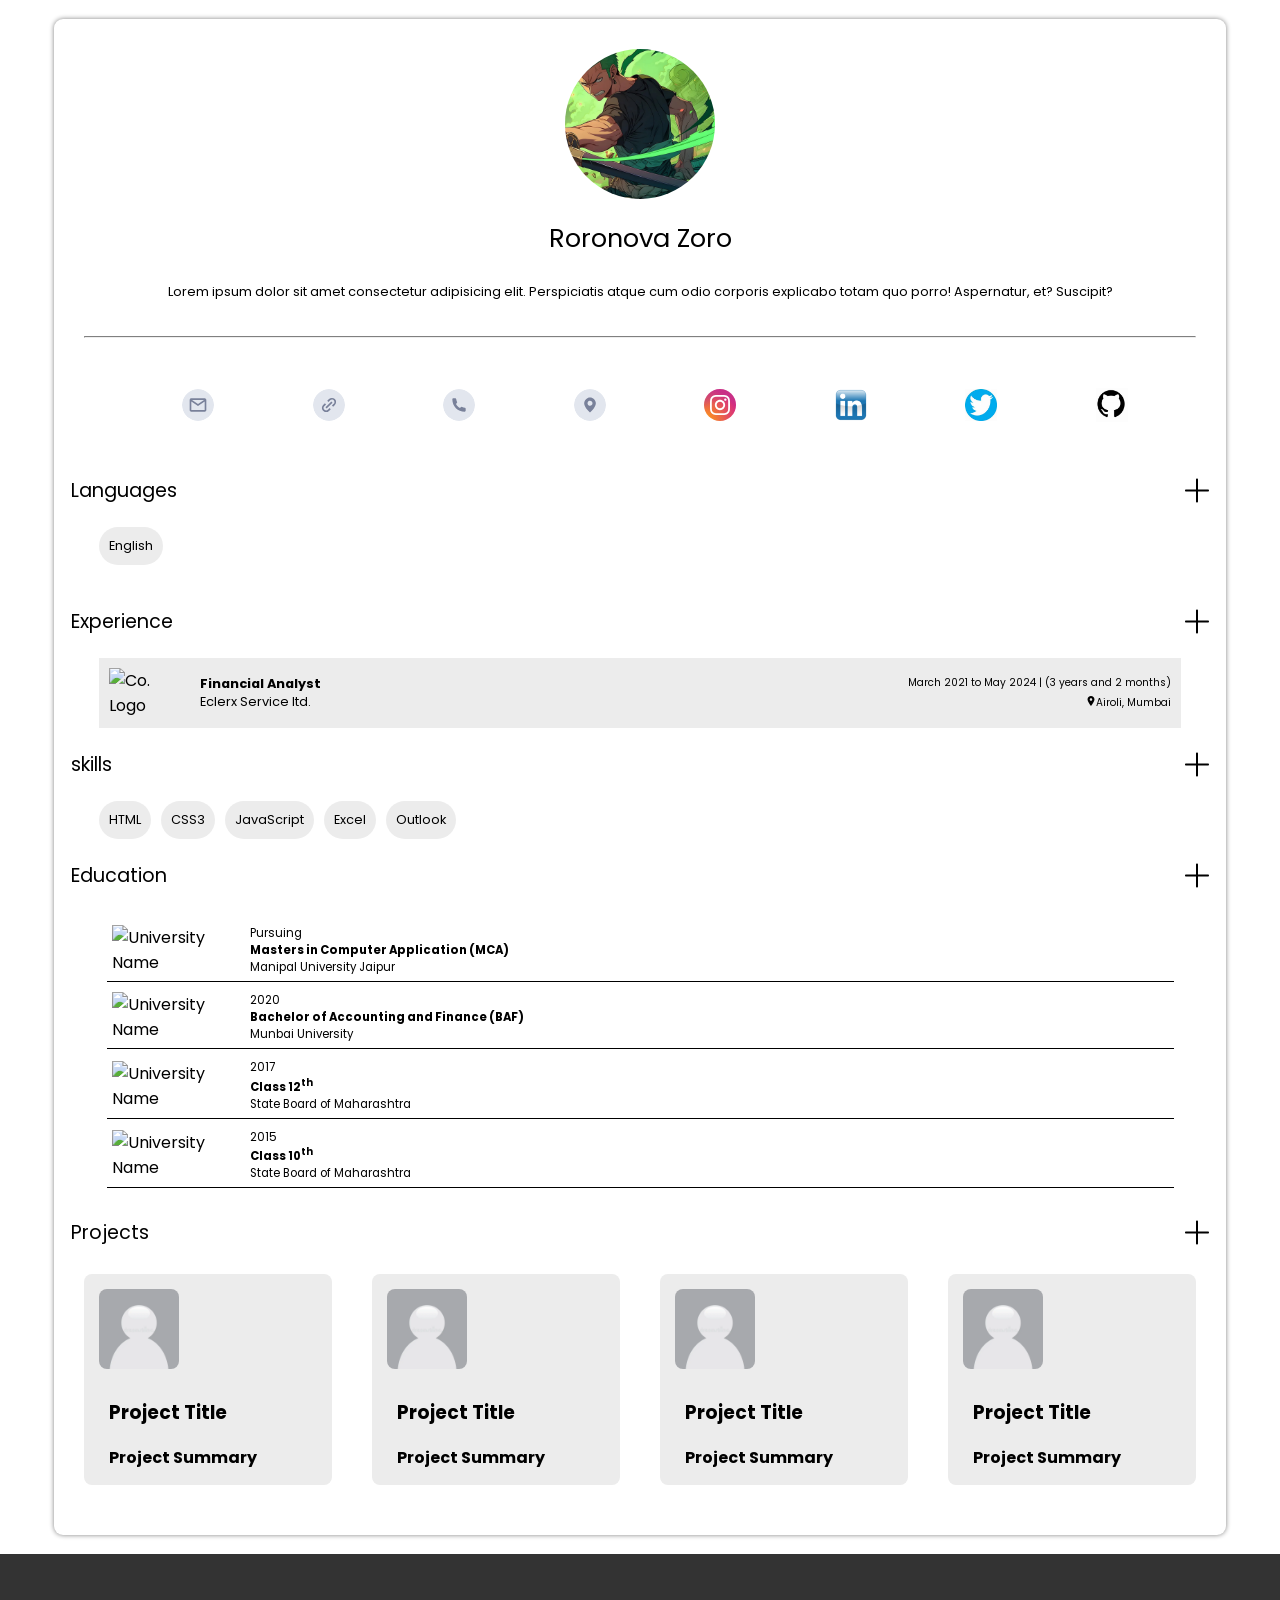
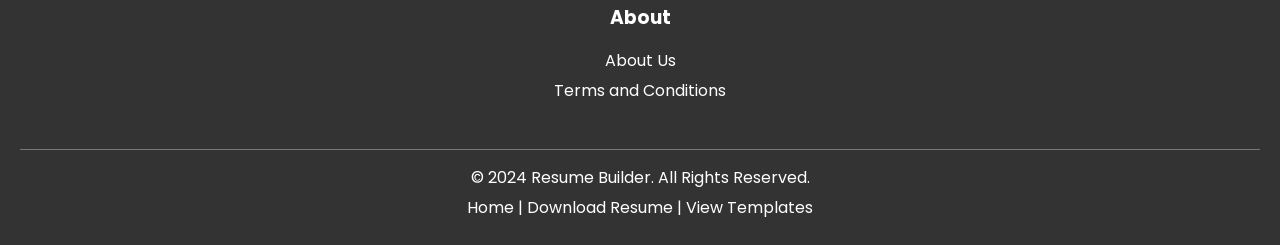
==== commit 07b22424: "new verson" ====
--- a/Index.html
+++ b/Index.html
@@ -94,7 +94,7 @@
         </div>
 
         <!-- Languages section -->
-        <div class="pointers">Languages <img src="Icons/add.svg" alt="Add" class="add" id="add-skills"></div>
+        <div class="pointers">Languages <a href="Forms/Work experience.html" class="add" id="add-language"><img src="Icons/add.svg" alt="Add"></a></div>
         <div class="languages" id="language">
             <div>English</div>
         </div>
@@ -103,8 +103,10 @@
         <!-- Main content section -->
         <section id="main">
             <!-- Experience section -->
-            <div class="pointers">Experience <img src="Icons/add.svg" alt="Add" class="add" id="add-experience"></div>
+            <div class="pointers">Experience <a href="Forms/Work experience.html" class="add" id="add-experience"><img src="Icons/add.svg" alt="Add"></a></div>
+            
             <div class="container1">
+
                 <div class="company" onclick="show(this)">
                     <div class="employer">
                         <div class="icon">
@@ -119,7 +121,8 @@
                             </div>
                             <div class="text2">
                                 <span class="Duration">March 2021 to May 2024 | (3 years and 2 months)</span>
-                                <span class="location"><img src="Icons/location-2.svg" alt="Location">Airoli, Mumbai</span>
+                                <span class="location"><img src="Icons/location-2.svg" alt="Location">Airoli,
+                                    Mumbai</span>
                             </div>
                         </div>
                     </div>
@@ -147,10 +150,11 @@
                         <img src="Icons/edit.svg" alt="Edit" id="trash" style="position: absolute; right: 0;">
                     </div>
                 </div>
+                
             </div>
 
             <!-- Skills section -->
-            <div class="pointers">skills <img src="Icons/add.svg" alt="Add" class="add" id="add-skills"></div>
+            <div class="pointers">skills <a href="" class="add" id="add-skills"><img src="Icons/add.svg" alt="Add"></a></div>
             <div class="container2">
                 <div class="skills">
                     <span>HTML</span>
@@ -170,7 +174,7 @@
             </div>
 
             <!-- Education section -->
-            <div class="pointers">Education <img src="Icons/add.svg" alt="Add" class="add" id="add-education"></div>
+            <div class="pointers">Education <a href="Forms/Education.html" class="add" id="add-education"><img src="Icons/add.svg" alt="Add"></a></div>
             <div class="container3">
                 <div class="education">
                     <img src="https://universitykart.b-cdn.net//Content/upload/admin/uhjjm31d.wuj.png"
@@ -216,7 +220,7 @@
 
             <!-- Projects section -->
             <div class="container5">
-                <div class="pointers">Projects<img src="Icons/add.svg" alt="Add" class="add" id="add-projects"></div>
+                <div class="pointers">Projects<a href="Forms/project.html" class="add" id="add-projects"><img src="Icons/add.svg" alt="Add"></a></div>
                 <section>
                     <div class="project" id="proj1">
                         <img src="Icons/place holder.webp" alt="Project Image">
@@ -310,69 +314,6 @@
             <p><a href="#">Home</a> | <a href="#">Download Resume</a> | <a href="#">View Templates</a></p>
         </div>
     </footer>
-
-    <!-- Forms for adding new entries -->
-
-    <!-- Experience Form -->
-    <div id="experience-form">
-        <form id="work-experience">
-            <h3>Add New Experience</h3>
-
-            <label for="jobTitle">Job Title<sup>*</sup></label>
-            <input type="text" name="jobTitle" id="jobTitle" required>
-            <br>
-
-            <label for="companyName">Company Name<sup>*</sup></label>
-            <input type="text" name="companyName" id="companyName" required>
-            <br>
-            <input type="url" name="companyURL" id="companyURL" placeholder="Company web page link (Optional)">
-            <br>
-
-            <label for="location">Location<sup>*</sup></label>
-            <input type="text" name="location" id="location" placeholder="City, State, Country" required>
-            <br>
-
-            <label for="startDate">Start Date<sup>*</sup></label>
-            <input type="month" name="startDate" id="startDate" required>
-            <br>
-
-            <label for="endDate">End Date<sup>*</sup></label>
-            <input type="month" name="endDate" id="endDate" required>
-            <span>
-                <input type="checkbox" name="present" id="present" style="height: auto;">
-                <label for="present">I am currently working here</label>
-            </span>
-            <br>
-
-            <label for="jobDiscription">Job Description/Responsibilities<sup>*</sup></label>
-            <textarea name="jobDiscription" id="jobDiscription" rows="5"></textarea>
-            <br>
-
-            <label for="keySkills">Key Skills</label>
-            <textarea name="keySkills" id="keySkills" placeholder="Separate each skill with commas"></textarea>
-            <br>
-
-            <label for="achievements">Achievements/Accomplishments (Optional)</label>
-            <textarea name="achievements" id="achievements"></textarea>
-            <br>
-
-            <label for="reasonForLeaving">Reason for Leaving (optional)</label>
-            <textarea name="reasonForLeaving" id="reasonForLeaving"></textarea>
-            <br>
-
-            <button type="submit">Add Experience</button>
-        </form>
-    </div>
-
-    <!-- Skills Form -->
-    <div id="skill-from">
-        <!-- Add skills form content here -->
-    </div>
-
-    <!-- Projects Form -->
-    <div id="projects-from">
-        <!-- Add projects form content here -->
-    </div>
 </body>
 
 </html>
--- a/style.css
+++ b/style.css
@@ -4,7 +4,6 @@
     font-family: "Poppins", sans-serif;
     margin: 0;
     padding: 0;
-    /* overflow: hidden; */
 }
 
 /* Aside section */
@@ -19,9 +18,16 @@
     padding: 10px;
 }
 
-.add {
-    width: 1.7%;
-}
+.add{
+    display: flex;
+    justify-content: flex-end;
+    /* width: 1.7%; */
+}
+.add img{
+    width: 3%;
+
+}
+
 
 p {
     padding: 0%;
@@ -344,54 +350,6 @@
 
 .footer-bottom a:hover {
     text-decoration: underline;
-}
-
-/* Registration form */
-#experience-form {
-    overflow: auto;
-    width: 100%;
-    height: 100%;
-    display: none;
-    position: absolute;
-    top: 0;
-    left: 0;
-}
-
-#work-experience {
-    display: flex;
-    flex-direction: column;
-    border-radius: 8px;
-    box-shadow: 0 0 8px rgb(109, 109, 109);
-    background-color: white;
-    width: 50vw;
-    margin: auto;
-    padding: 10px;
-    font-size: 1.2vw;
-}
-
-#work-experience input {
-    border: solid #ccc 1px;
-    border-radius: 4px;
-    height: 25px;
-}
-
-#work-experience textarea {
-    border: solid #ccc 1px;
-    border-radius: 4px;
-    resize: vertical;
-}
-
-#work-experience button {
-    padding: 10px 15px;
-    background-color: #4CAF50;
-    color: white;
-    border: none;
-    border-radius: 4px;
-    cursor: pointer;
-}
-
-#work-experience button:hover {
-    background-color: #45a049;
 }
 
 /* project section */
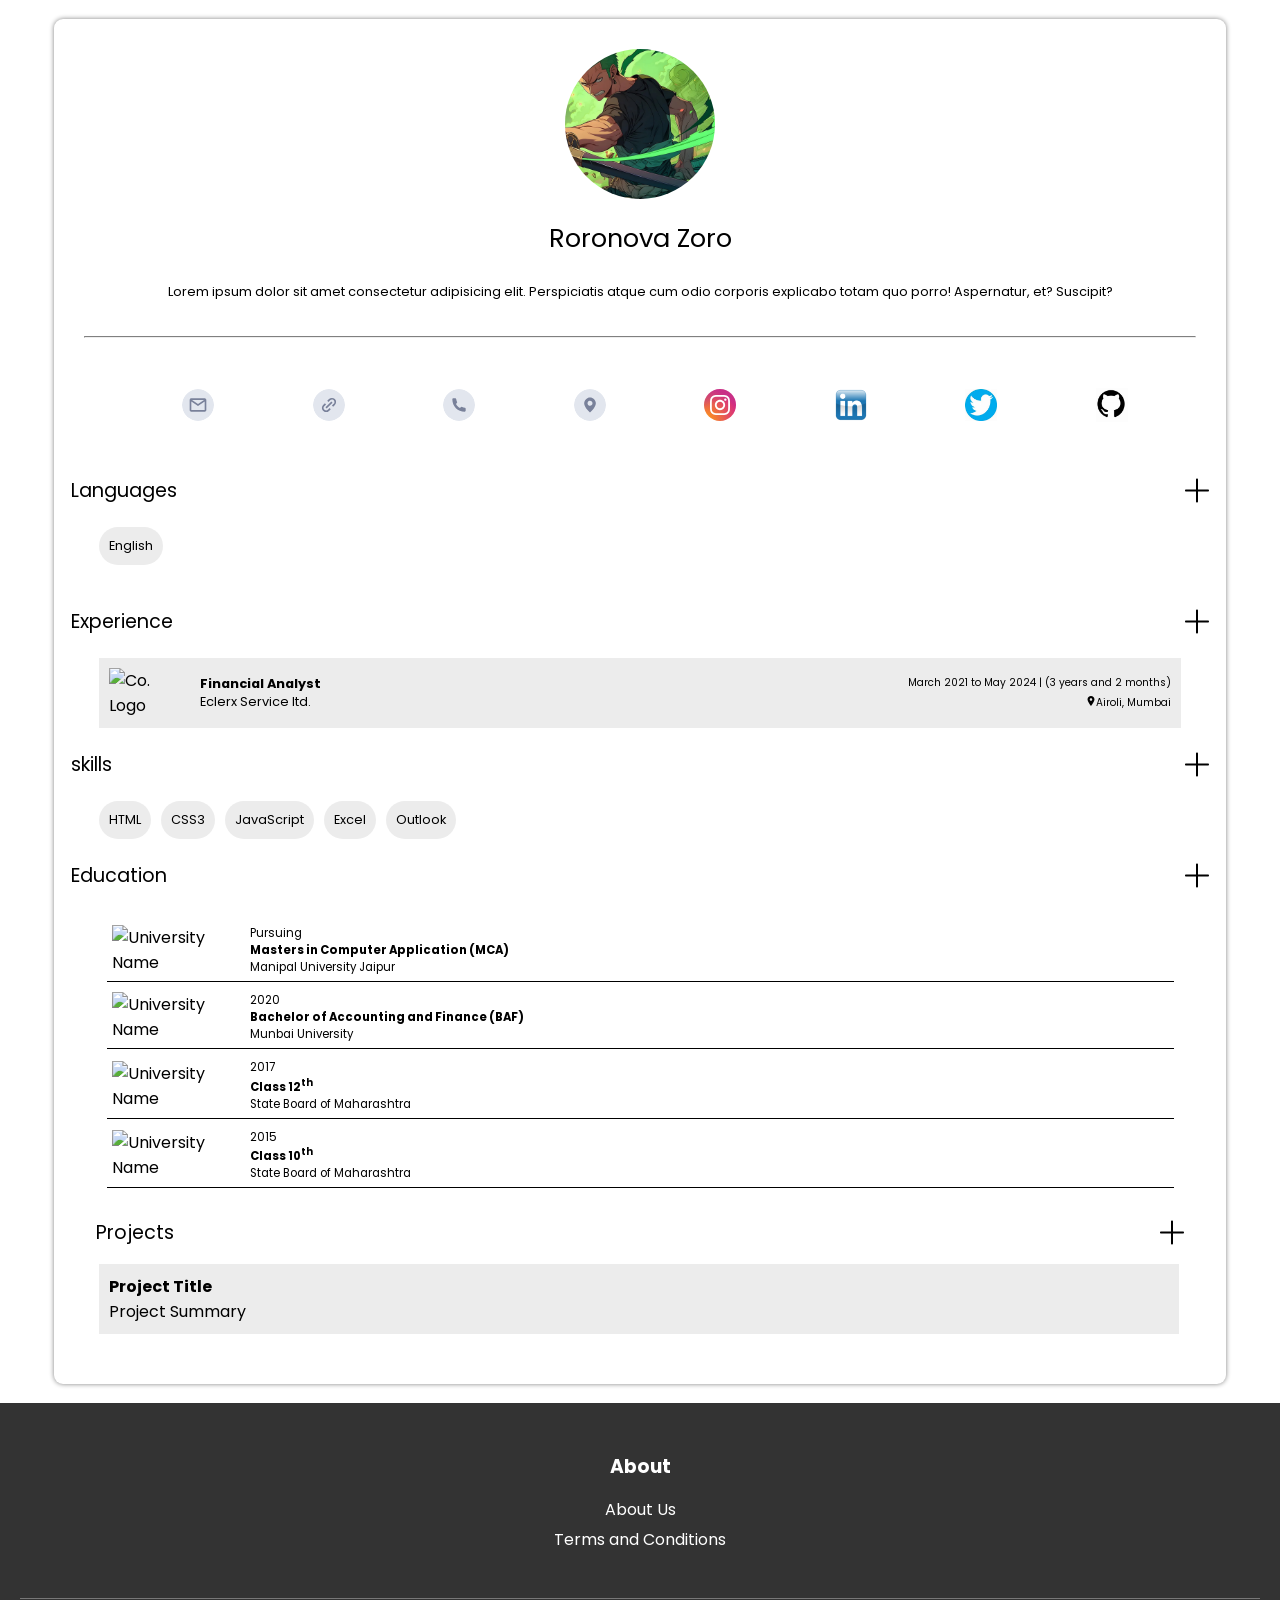
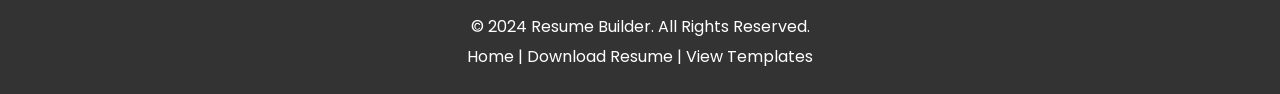
==== commit aeebf373: "new verson" ====
--- a/Index.html
+++ b/Index.html
@@ -94,7 +94,8 @@
         </div>
 
         <!-- Languages section -->
-        <div class="pointers">Languages <a href="Forms/Work experience.html" class="add" id="add-language"><img src="Icons/add.svg" alt="Add"></a></div>
+        <div class="pointers">Languages <a href="Forms/Work experience.html" class="add" id="add-language"><img
+                    src="Icons/add.svg" alt="Add"></a></div>
         <div class="languages" id="language">
             <div>English</div>
         </div>
@@ -103,8 +104,9 @@
         <!-- Main content section -->
         <section id="main">
             <!-- Experience section -->
-            <div class="pointers">Experience <a href="Forms/Work experience.html" class="add" id="add-experience"><img src="Icons/add.svg" alt="Add"></a></div>
-            
+            <div class="pointers">Experience <a href="Forms/Work experience.html" class="add" id="add-experience"><img
+                        src="Icons/add.svg" alt="Add"></a></div>
+
             <div class="container1">
 
                 <div class="company" onclick="show(this)">
@@ -150,11 +152,12 @@
                         <img src="Icons/edit.svg" alt="Edit" id="trash" style="position: absolute; right: 0;">
                     </div>
                 </div>
-                
+
             </div>
 
             <!-- Skills section -->
-            <div class="pointers">skills <a href="" class="add" id="add-skills"><img src="Icons/add.svg" alt="Add"></a></div>
+            <div class="pointers">skills <a href="" class="add" id="add-skills"><img src="Icons/add.svg" alt="Add"></a>
+            </div>
             <div class="container2">
                 <div class="skills">
                     <span>HTML</span>
@@ -174,7 +177,8 @@
             </div>
 
             <!-- Education section -->
-            <div class="pointers">Education <a href="Forms/Education.html" class="add" id="add-education"><img src="Icons/add.svg" alt="Add"></a></div>
+            <div class="pointers">Education <a href="Forms/Education.html" class="add" id="add-education"><img
+                        src="Icons/add.svg" alt="Add"></a></div>
             <div class="container3">
                 <div class="education">
                     <img src="https://universitykart.b-cdn.net//Content/upload/admin/uhjjm31d.wuj.png"
@@ -220,10 +224,10 @@
 
             <!-- Projects section -->
             <div class="container5">
-                <div class="pointers">Projects<a href="Forms/project.html" class="add" id="add-projects"><img src="Icons/add.svg" alt="Add"></a></div>
+                <div class="pointers">Projects<a href="Forms/project.html" class="add" id="add-projects"><img
+                            src="Icons/add.svg" alt="Add"></a></div>
                 <section>
                     <div class="project" id="proj1">
-                        <img src="Icons/place holder.webp" alt="Project Image">
                         <div class="project-info" id="proj1-details">
                             <h3><a href="#">Project Title</a></h3>
                             <p class="show-summery">Project Summary</p>
@@ -240,60 +244,6 @@
                             </p>
                         </div>
                     </div>
-                    <div class="project" id="proj1">
-                        <img src="Icons/place holder.webp" alt="Project Image">
-                        <div class="project-info" id="proj1-details">
-                            <h3><a href="#">Project Title</a></h3>
-                            <p class="show-summery">Project Summary</p>
-                            <p class="proj-summery">
-                                Lorem ipsum dolor sit amet consectetur adipisicing elit. Corrupti voluptas aut
-                                repellendus
-                                architecto
-                                assumenda vel porro placeat numquam odit adipisci quisquam consequuntur perferendis
-                                tempora
-                                esse, eos
-                                laboriosam rerum voluptatem illum. Eligendi nisi officia consequuntur commodi maiores
-                                pariatur, voluptas
-                                ex quidem ut delectus voluptatum et deserunt eius provident, tempore nesciunt fugiat.
-                            </p>
-                        </div>
-                    </div>
-                    <div class="project" id="proj1">
-                        <img src="Icons/place holder.webp" alt="Project Image">
-                        <div class="project-info" id="proj1-details">
-                            <h3><a href="#">Project Title</a></h3>
-                            <p class="show-summery">Project Summary</p>
-                            <p class="proj-summery">
-                                Lorem ipsum dolor sit amet consectetur adipisicing elit. Corrupti voluptas aut
-                                repellendus
-                                architecto
-                                assumenda vel porro placeat numquam odit adipisci quisquam consequuntur perferendis
-                                tempora
-                                esse, eos
-                                laboriosam rerum voluptatem illum. Eligendi nisi officia consequuntur commodi maiores
-                                pariatur, voluptas
-                                ex quidem ut delectus voluptatum et deserunt eius provident, tempore nesciunt fugiat.
-                            </p>
-                        </div>
-                    </div>
-                    <div class="project" id="proj1">
-                        <img src="Icons/place holder.webp" alt="Project Image">
-                        <div class="project-info" id="proj1-details">
-                            <h3><a href="#">Project Title</a></h3>
-                            <p class="show-summery">Project Summary</p>
-                            <p class="proj-summery">
-                                Lorem ipsum dolor sit amet consectetur adipisicing elit. Corrupti voluptas aut
-                                repellendus
-                                architecto
-                                assumenda vel porro placeat numquam odit adipisci quisquam consequuntur perferendis
-                                tempora
-                                esse, eos
-                                laboriosam rerum voluptatem illum. Eligendi nisi officia consequuntur commodi maiores
-                                pariatur, voluptas
-                                ex quidem ut delectus voluptatum et deserunt eius provident, tempore nesciunt fugiat.
-                            </p>
-                        </div>
-                    </div>
                 </section>
             </div>
     </div>
--- a/style.css
+++ b/style.css
@@ -353,56 +353,58 @@
 }
 
 /* project section */
-.container5 section {
-    display: flex;
-    flex-direction: row;
-    overflow-x: scroll;
-    
-}
-
+
+.container5 {
+    display: flex;
+    flex-direction: column;
+    margin: 10px 25px 10px 25px;
+}
+
+
+/* Project container inside the modal */
 .project {
     display: flex;
-    align-items: flex-start;
-    flex-direction: column; /* Stacks elements vertically for smaller screens */
-    justify-content: space-between;
-    padding: 15px;
-    width: 100%;
-    max-width: 400px; /* Keeps the project container from stretching too much */
+    align-items: center; /* Align the image and text in a row */
+    flex-direction: row;
+    justify-content: flex-start;
+    width: 98%;
+    max-width: 98%;
     background-color: #ececec;
-    margin: 20px;
-    border-radius: 8px;
+    margin: 10px;
+    padding: 10px;
     font-size: 1rem;
     box-sizing: border-box;
-    transition: background-color 0.3s ease; /* Smooth background color transition */
-}
-
-.project img {
-    width: 80px; /* Defined width for image, adjust based on design needs */
-    height: 80px;
-    border-radius: 10%;
-    margin-bottom: 10px;
-}
-
+    transition: background-color 0.3s ease;
+}
+
+/* Project info container */
 .project-info {
-    margin-left: 10px;
-}
-
-.show-summery {
-    cursor: pointer;
-    color: #000;
+    display: flex;
+    flex-direction: column;
+    align-items: flex-start;
+}
+
+/* The title of the project */
+.project-info h3 {
+    margin: 0;
+    font-size: 1rem;
     font-weight: bold;
 }
 
+/* Detailed summary of the project */
+.proj-summery {
+    display: none; /* Hidden by default */
+    margin-top: 10px;
+    font-size: 1rem;
+    color: #555;
+}
+
+.project.active .proj-summery {
+    display: block; /* Show summary when project is active */
+}
+
+/* Hover effect for project item */
 .project:hover {
     background-color: #c4c1c1;
     cursor: pointer;
 }
-
-.proj-summery {
-    display: none; /* Hide detailed summary by default */
-    margin-top: 10px;
-}
-
-.project.active .proj-summery {
-    display: block; /* Show detailed summary when active */
-}
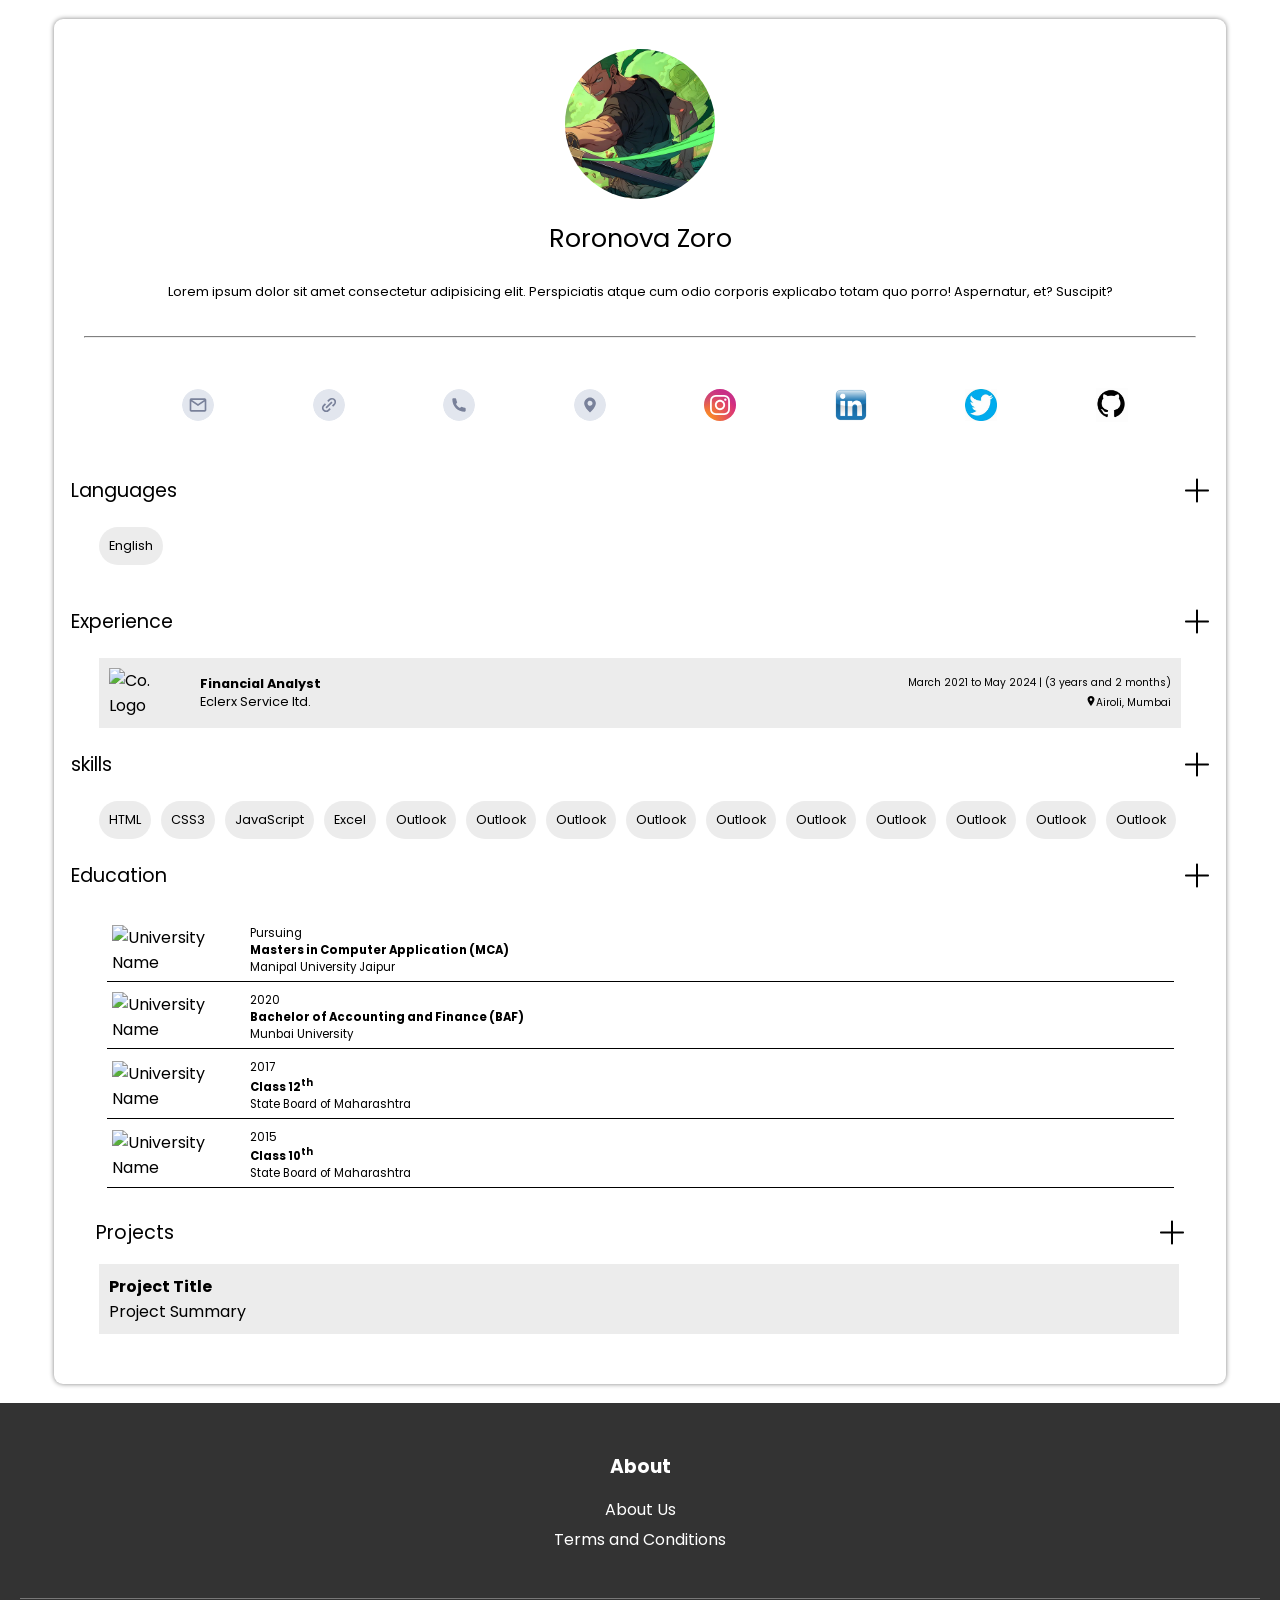
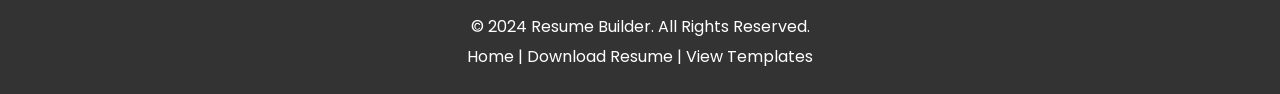
==== commit eae839c2: "update" ====
--- a/Index.html
+++ b/Index.html
@@ -174,6 +174,45 @@
                 <div class="skills">
                     <span>Outlook</span>
                 </div>
+                <div class="skills">
+                    <span>Outlook</span>
+                </div>
+                <div class="skills">
+                    <span>Outlook</span>
+                </div>
+                <div class="skills">
+                    <span>Outlook</span>
+                </div>
+                <div class="skills">
+                    <span>Outlook</span>
+                </div>
+                <div class="skills">
+                    <span>Outlook</span>
+                </div>
+                <div class="skills">
+                    <span>Outlook</span>
+                </div>
+                <div class="skills">
+                    <span>Outlook</span>
+                </div>
+                <div class="skills">
+                    <span>Outlook</span>
+                </div>
+                <div class="skills">
+                    <span>Outlook</span>
+                </div>
+                <div class="skills">
+                    <span>Outlook</span>
+                </div>
+                <div class="skills">
+                    <span>Outlook</span>
+                </div>
+                <div class="skills">
+                    <span>Outlook</span>
+                </div>
+                <div class="skills">
+                    <span>Outlook</span>
+                </div>
             </div>
 
             <!-- Education section -->
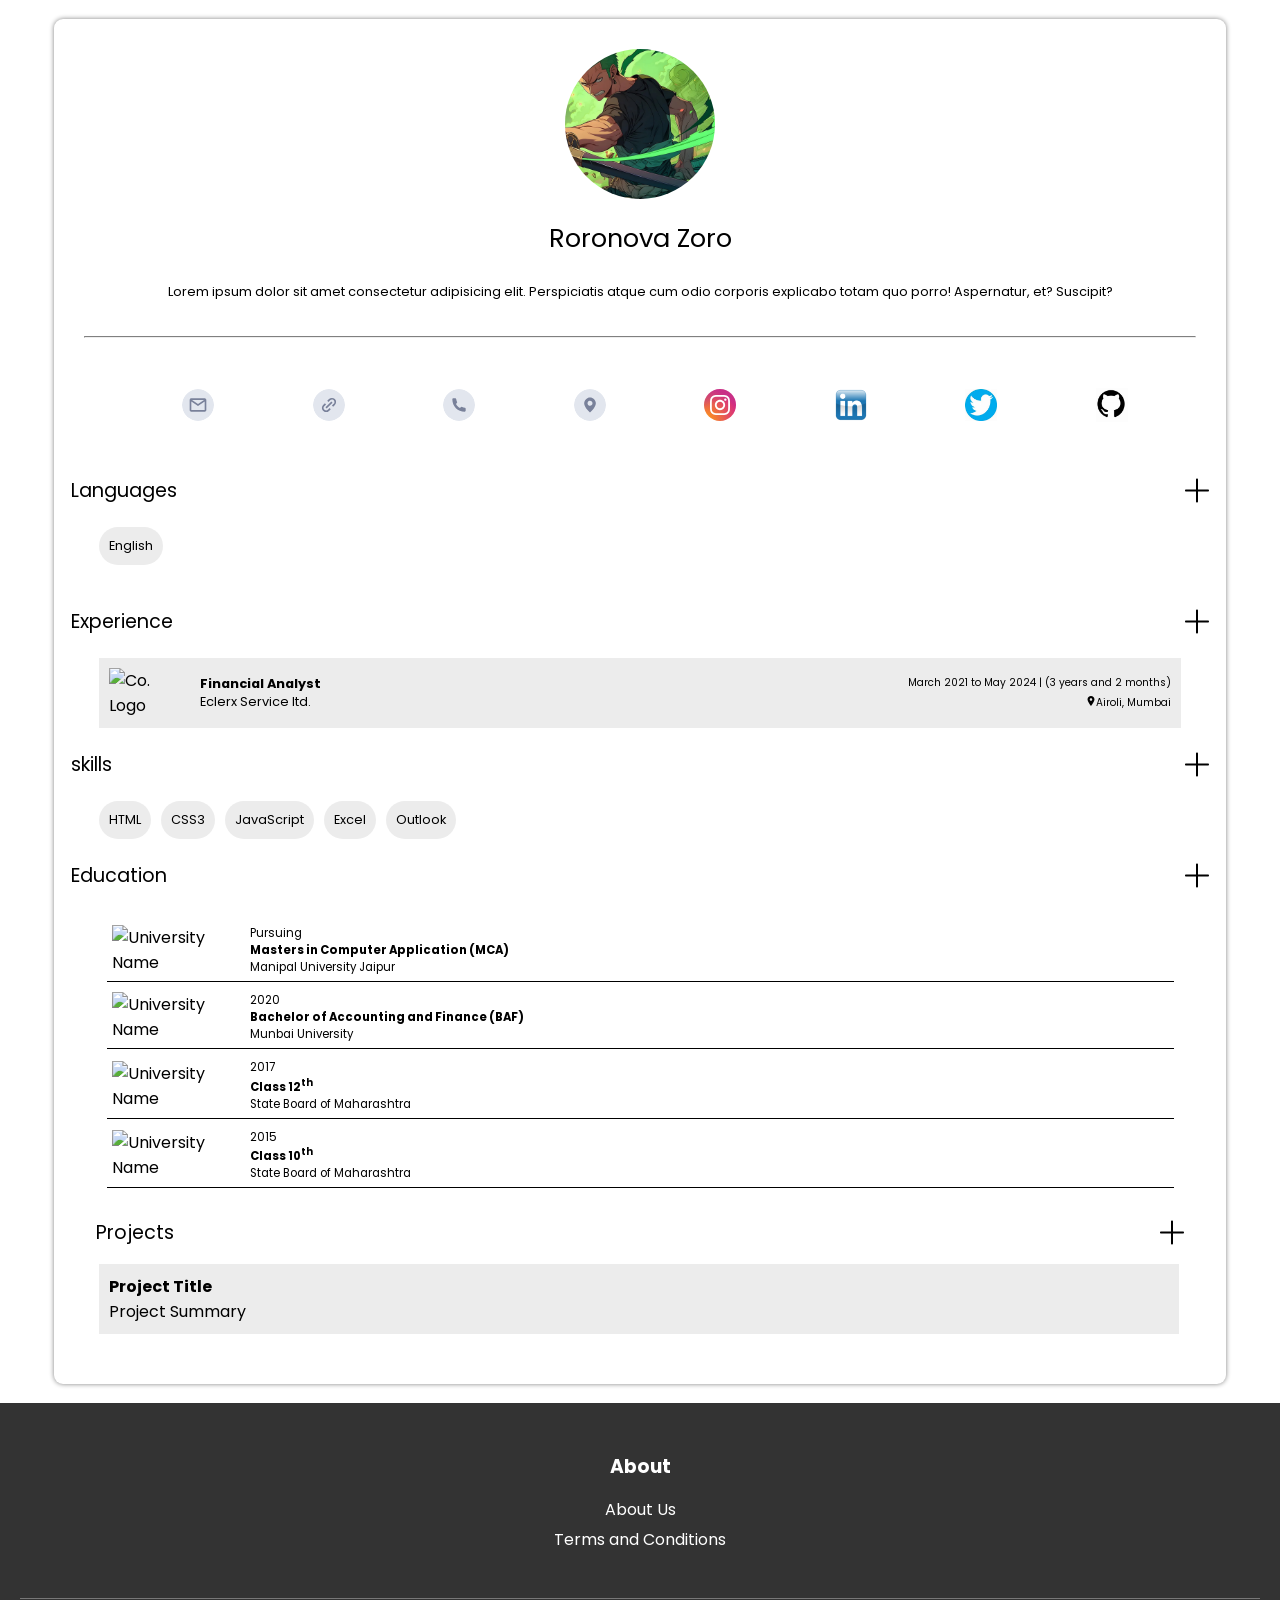
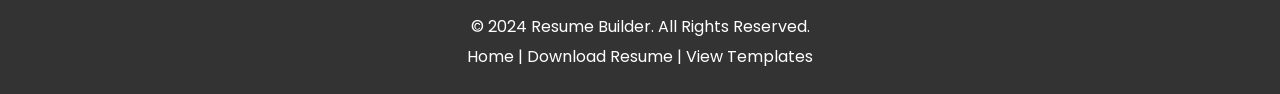
==== commit 102dc827: "update" ====
--- a/Index.html
+++ b/Index.html
@@ -174,45 +174,45 @@
                 <div class="skills">
                     <span>Outlook</span>
                 </div>
-                <div class="skills">
-                    <span>Outlook</span>
-                </div>
-                <div class="skills">
-                    <span>Outlook</span>
-                </div>
-                <div class="skills">
-                    <span>Outlook</span>
-                </div>
-                <div class="skills">
-                    <span>Outlook</span>
-                </div>
-                <div class="skills">
-                    <span>Outlook</span>
-                </div>
-                <div class="skills">
-                    <span>Outlook</span>
-                </div>
-                <div class="skills">
-                    <span>Outlook</span>
-                </div>
-                <div class="skills">
-                    <span>Outlook</span>
-                </div>
-                <div class="skills">
-                    <span>Outlook</span>
-                </div>
-                <div class="skills">
-                    <span>Outlook</span>
-                </div>
-                <div class="skills">
-                    <span>Outlook</span>
-                </div>
-                <div class="skills">
-                    <span>Outlook</span>
-                </div>
-                <div class="skills">
-                    <span>Outlook</span>
-                </div>
+                <!-- <div class="skills">
+                    <span>Outlook</span>
+                </div>
+                <div class="skills">
+                    <span>Outlook</span>
+                </div>
+                <div class="skills">
+                    <span>Outlook</span>
+                </div>
+                <div class="skills">
+                    <span>Outlook</span>
+                </div>
+                <div class="skills">
+                    <span>Outlook</span>
+                </div>
+                <div class="skills">
+                    <span>Outlook</span>
+                </div>
+                <div class="skills">
+                    <span>Outlook</span>
+                </div>
+                <div class="skills">
+                    <span>Outlook</span>
+                </div>
+                <div class="skills">
+                    <span>Outlook</span>
+                </div>
+                <div class="skills">
+                    <span>Outlook</span>
+                </div>
+                <div class="skills">
+                    <span>Outlook</span>
+                </div>
+                <div class="skills">
+                    <span>Outlook</span>
+                </div>
+                <div class="skills">
+                    <span>Outlook</span>
+                </div> -->
             </div>
 
             <!-- Education section -->
